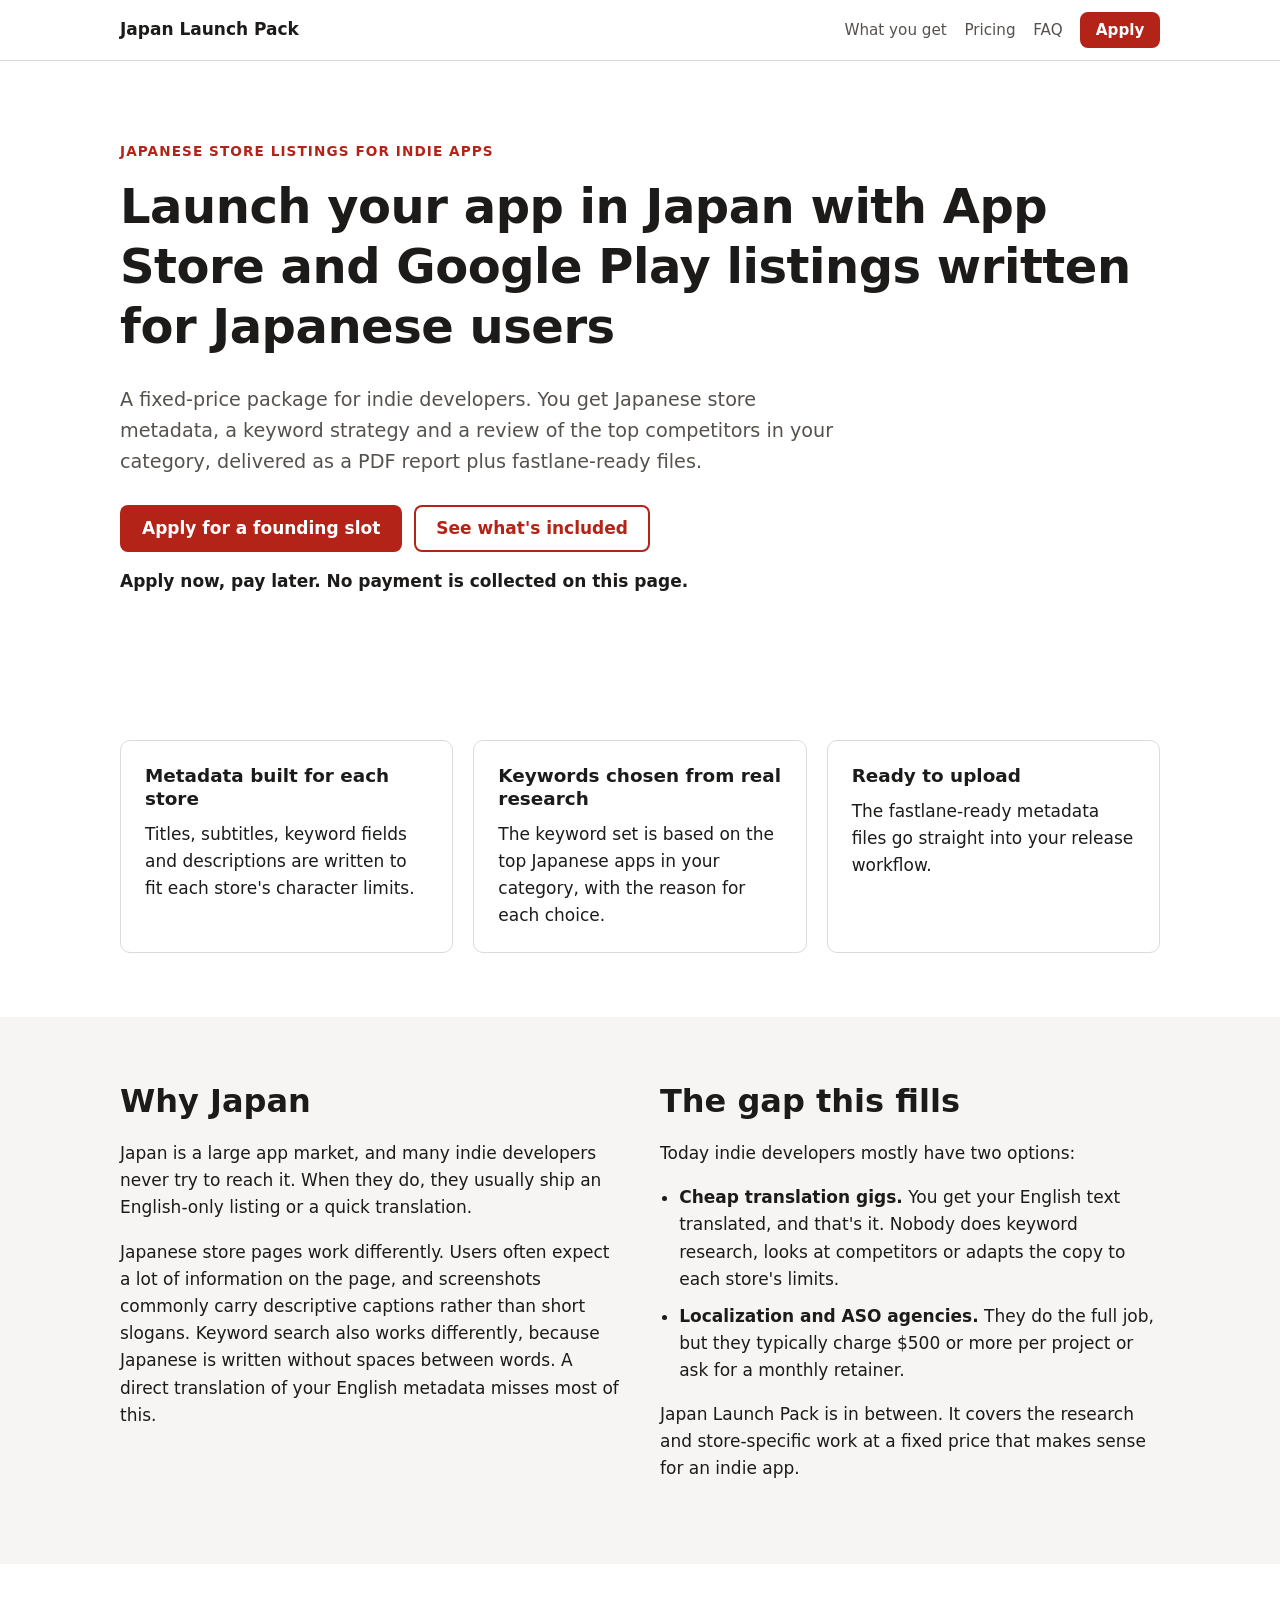
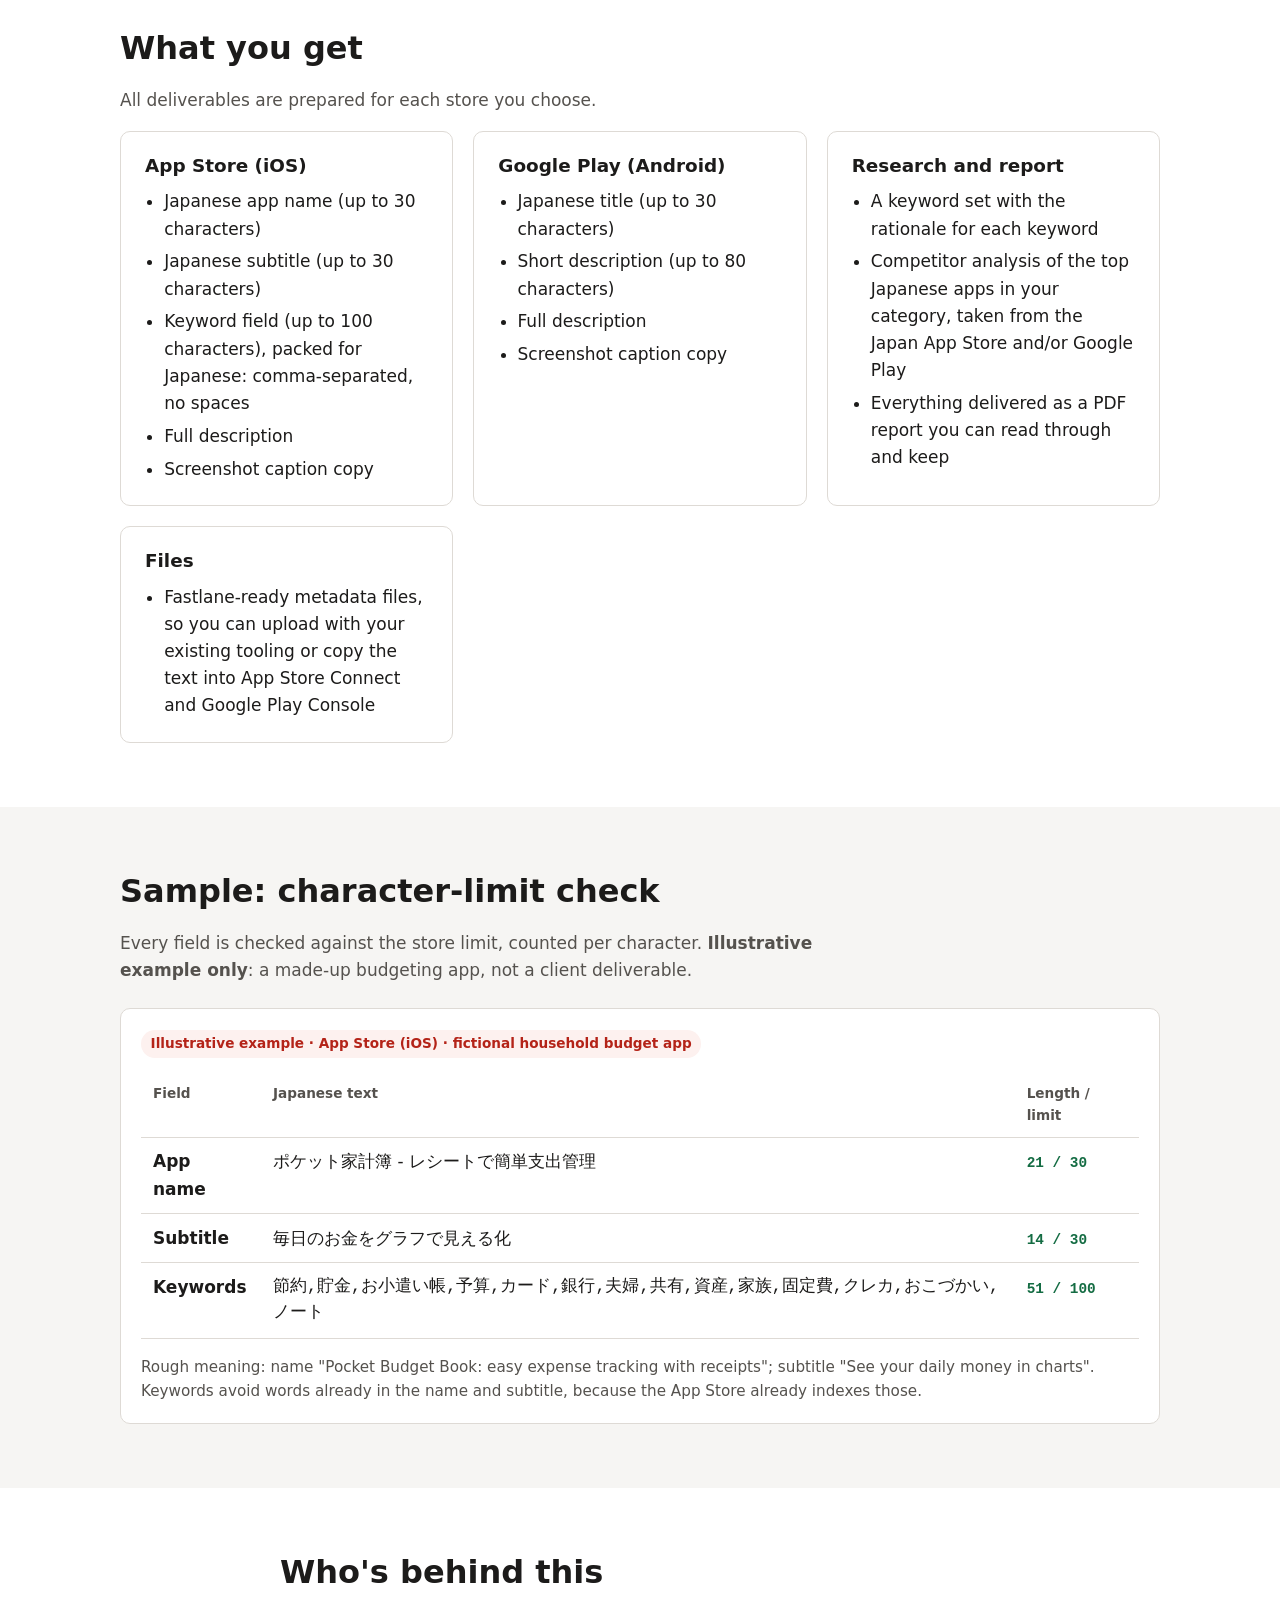
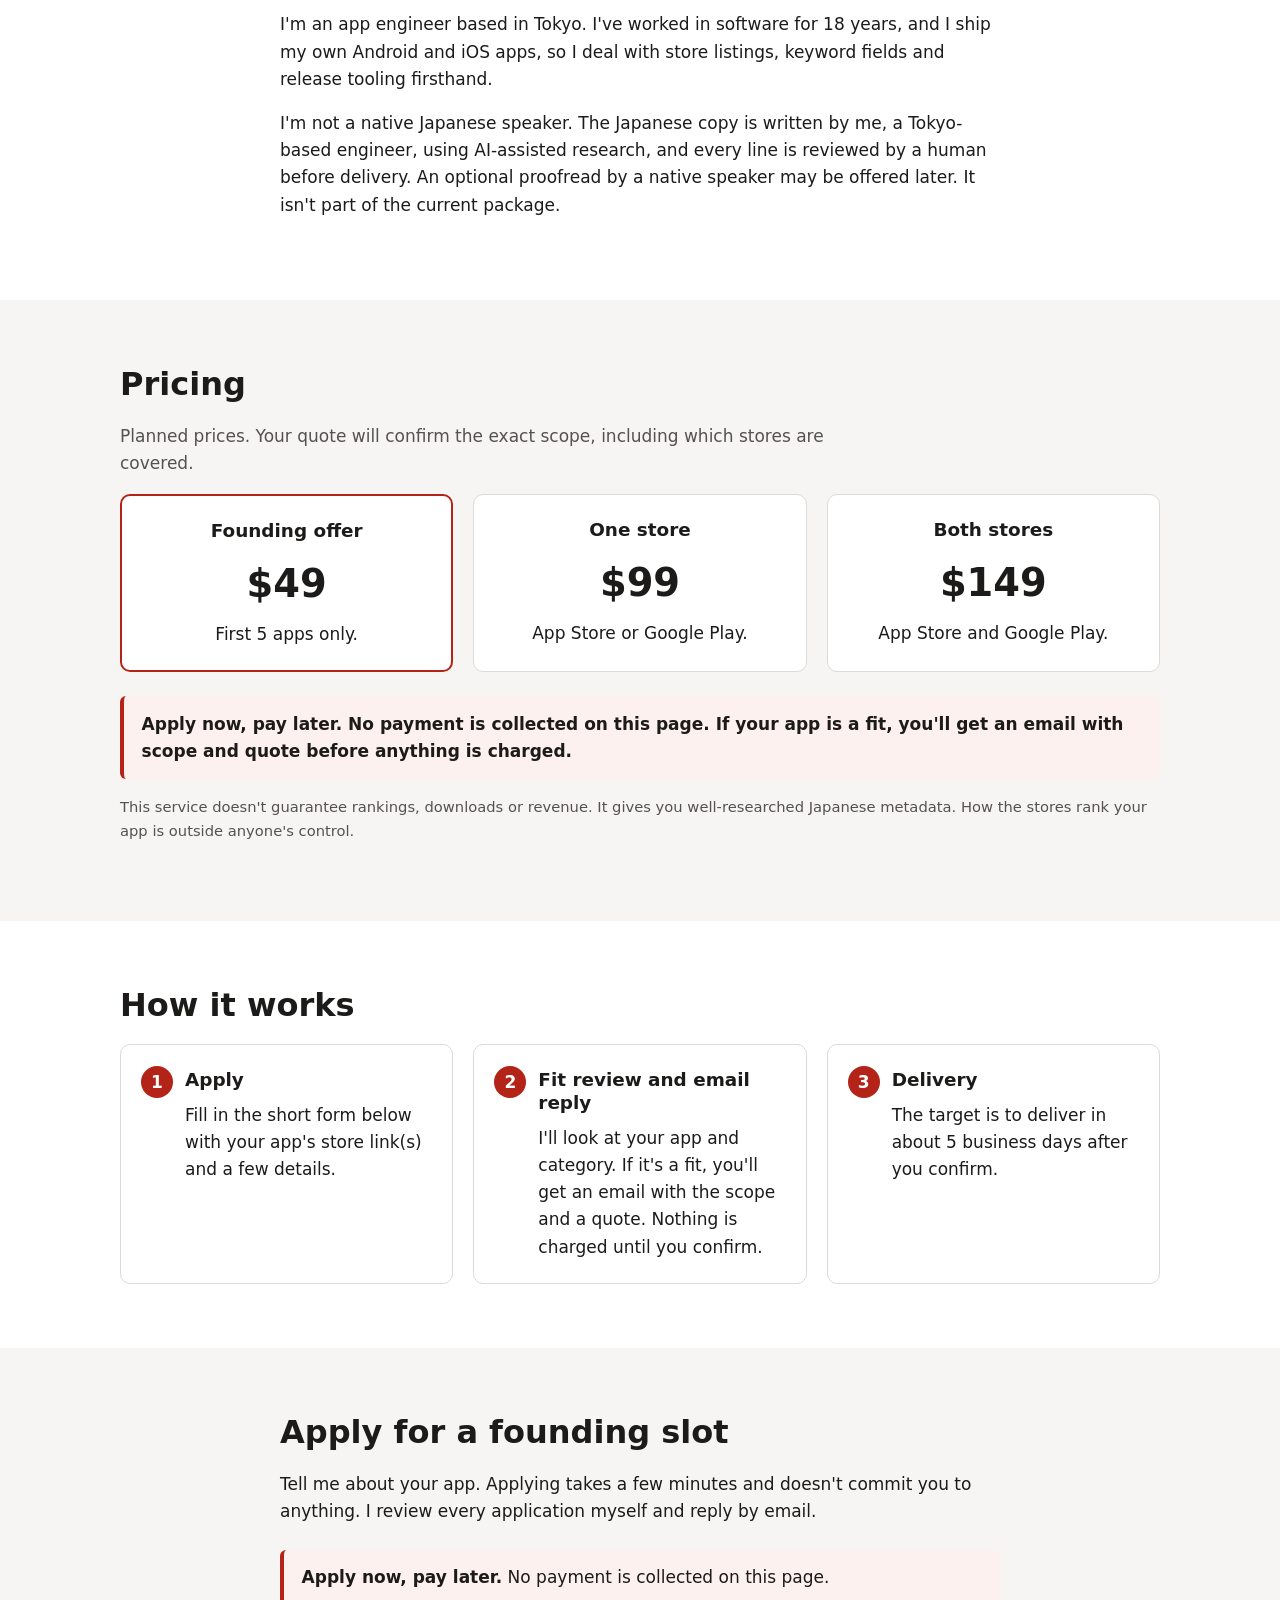
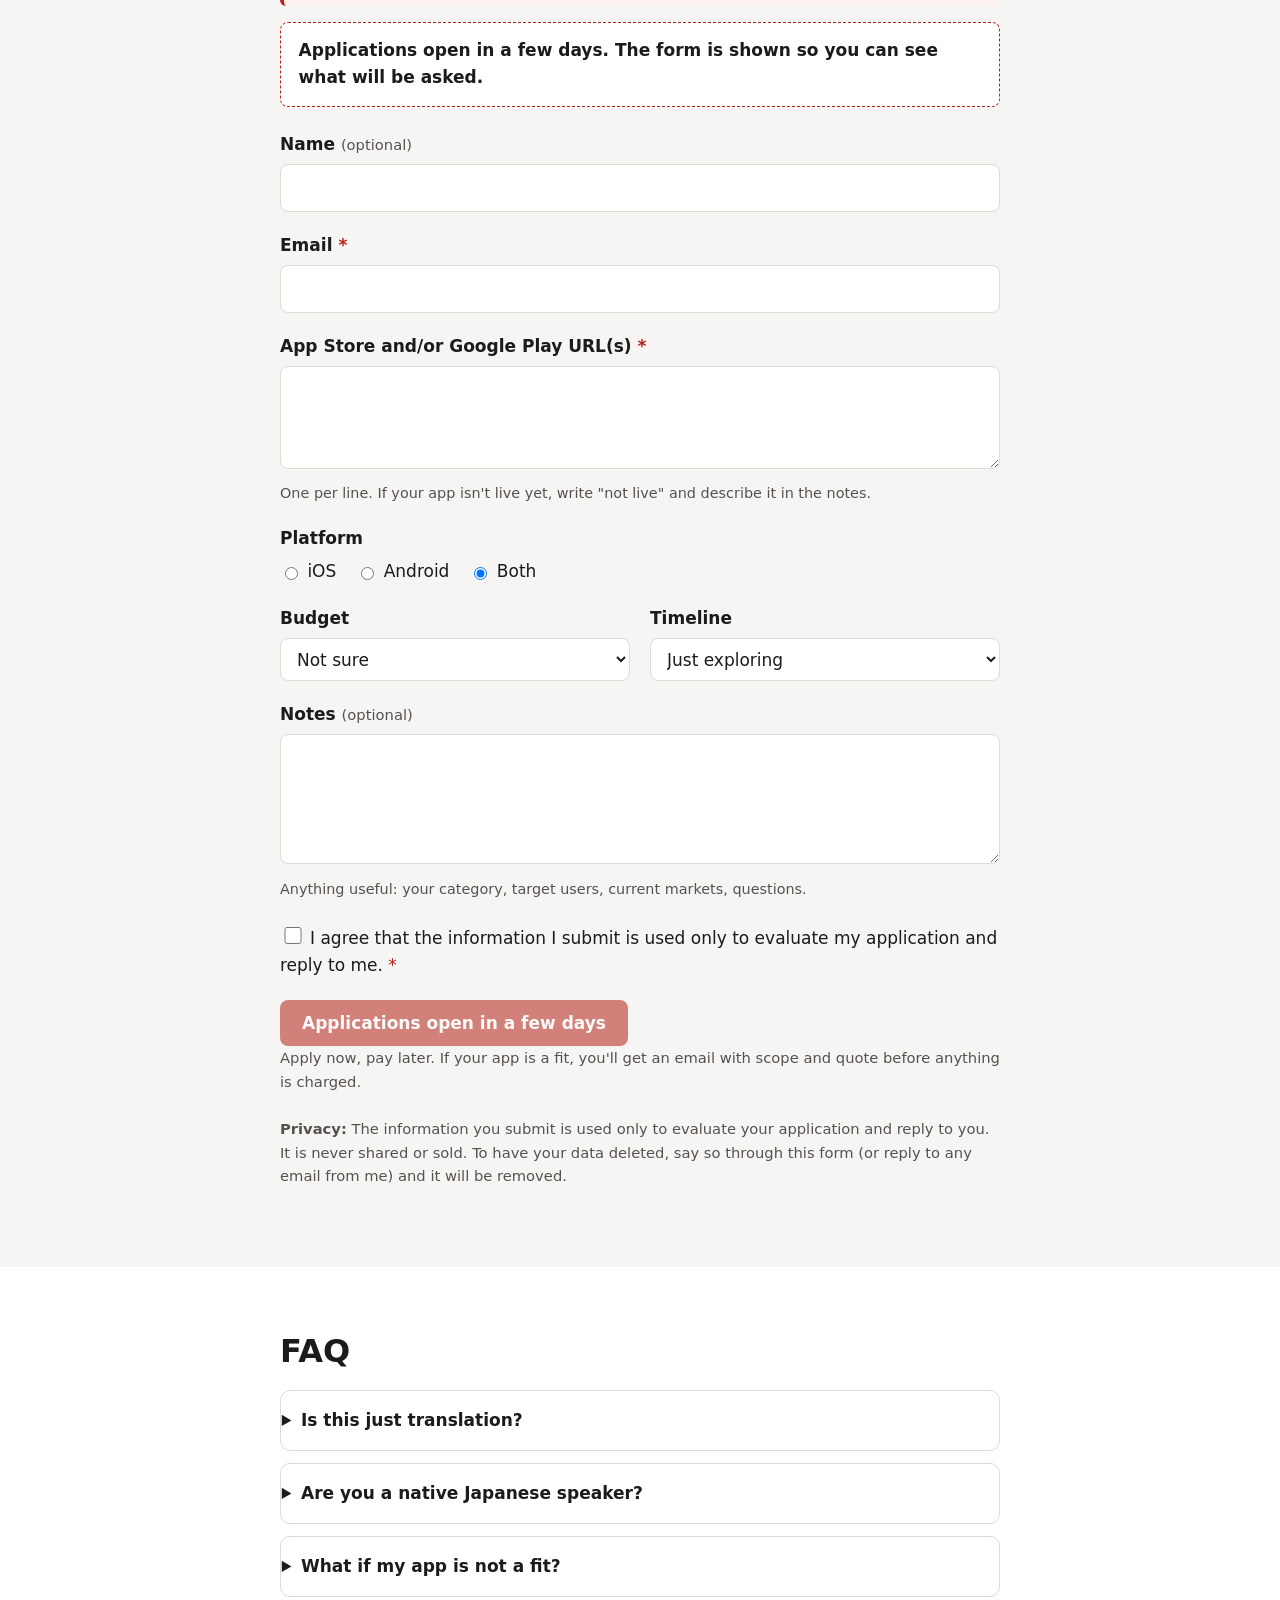
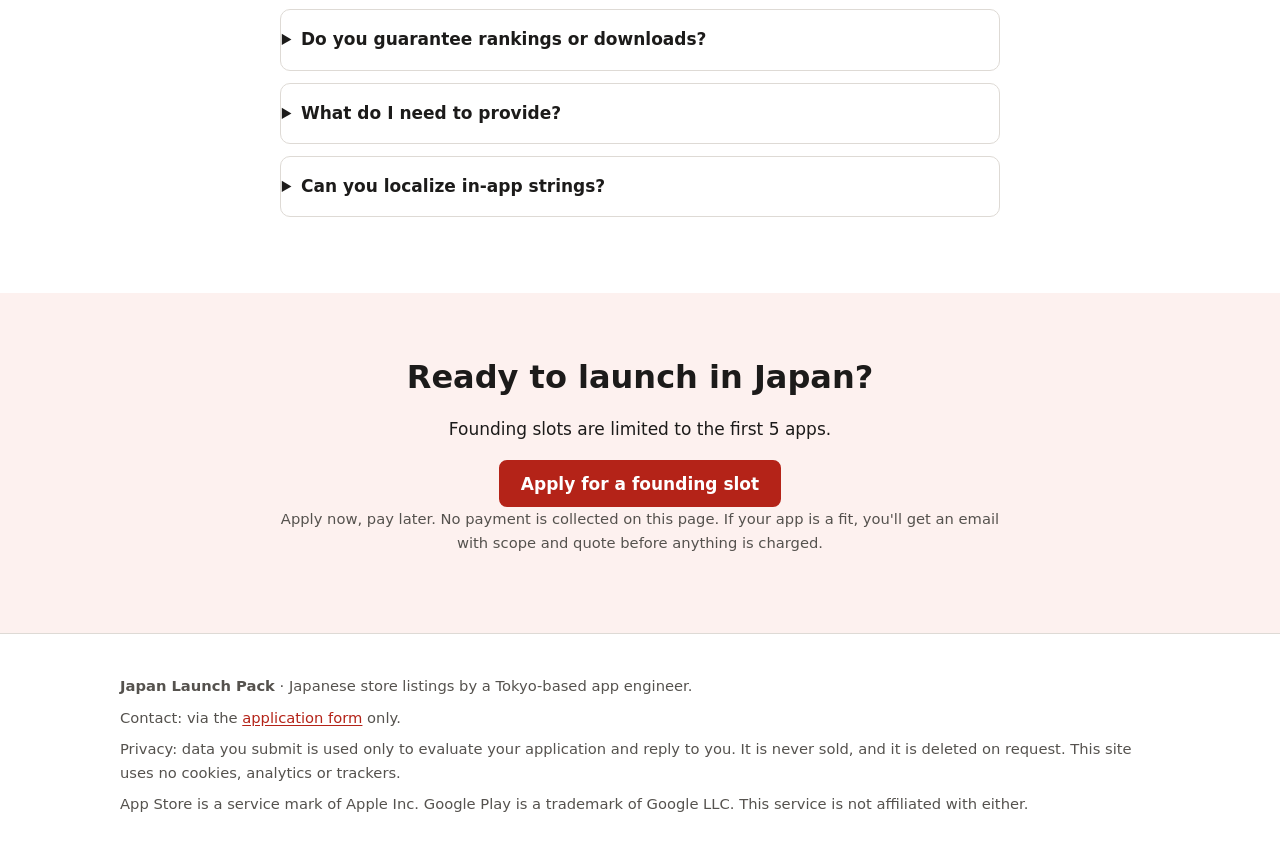
==== index.html @ 2212f2a6 "Japan Launch Pack landing page, application form scaffold, JP competitor script" ====
<!doctype html>
<html lang="en">
<head>
  <meta charset="utf-8">
  <meta name="viewport" content="width=device-width, initial-scale=1">
  <title>Japan Launch Pack: Japanese App Store and Google Play listings for indie apps</title>
  <meta name="description" content="A fixed-price package for indie developers: Japanese store metadata, keyword strategy and competitor review, delivered as a PDF report plus fastlane-ready files.">
  <meta name="theme-color" content="#b42318">
  <meta property="og:type" content="website">
  <meta property="og:title" content="Japan Launch Pack">
  <meta property="og:description" content="Fixed-price Japanese App Store and Google Play listings for indie app developers. Apply now, pay later.">
  <meta property="og:locale" content="en_US">
  <meta name="twitter:card" content="summary">
  <meta name="twitter:title" content="Japan Launch Pack">
  <meta name="twitter:description" content="Fixed-price Japanese App Store and Google Play listings for indie app developers. Apply now, pay later.">
  <link rel="stylesheet" href="assets/style.css">
  <script src="assets/config.js" defer></script>
  <script src="assets/app.js" defer></script>
</head>
<body>
  <a class="skip-link" href="#main">Skip to content</a>

  <header class="site-header">
    <div class="container header-inner">
      <a class="brand" href="#top">Japan Launch Pack</a>
      <nav aria-label="Primary">
        <ul class="nav-list">
          <li><a href="#deliverables">What you get</a></li>
          <li><a href="#pricing">Pricing</a></li>
          <li><a href="#faq">FAQ</a></li>
          <li><a class="btn btn-small" href="#apply">Apply</a></li>
        </ul>
      </nav>
    </div>
  </header>

  <main id="main">
    <!-- Hero -->
    <section class="hero" id="top" aria-labelledby="hero-title">
      <div class="container">
        <p class="eyebrow">Japanese store listings for indie apps</p>
        <h1 id="hero-title">Launch your app in Japan with App Store and Google Play listings written for Japanese users</h1>
        <p class="lead">A fixed-price package for indie developers. You get Japanese store metadata, a keyword strategy and a review of the top competitors in your category, delivered as a PDF report plus fastlane-ready files.</p>
        <div class="cta-row">
          <a class="btn" href="#apply">Apply for a founding slot</a>
          <a class="btn btn-ghost" href="#deliverables">See what's included</a>
        </div>
        <p class="pay-later">Apply now, pay later. No payment is collected on this page.</p>
      </div>
    </section>

    <!-- Benefits -->
    <section class="section" aria-labelledby="benefits-title">
      <div class="container">
        <h2 id="benefits-title" class="visually-hidden">Benefits</h2>
        <ul class="cards cards-3">
          <li class="card">
            <h3>Metadata built for each store</h3>
            <p>Titles, subtitles, keyword fields and descriptions are written to fit each store's character limits.</p>
          </li>
          <li class="card">
            <h3>Keywords chosen from real research</h3>
            <p>The keyword set is based on the top Japanese apps in your category, with the reason for each choice.</p>
          </li>
          <li class="card">
            <h3>Ready to upload</h3>
            <p>The fastlane-ready metadata files go straight into your release workflow.</p>
          </li>
        </ul>
      </div>
    </section>

    <!-- Why Japan + gap -->
    <section class="section section-alt" aria-labelledby="why-title">
      <div class="container two-col">
        <div>
          <h2 id="why-title">Why Japan</h2>
          <p>Japan is a large app market, and many indie developers never try to reach it. When they do, they usually ship an English-only listing or a quick translation.</p>
          <p>Japanese store pages work differently. Users often expect a lot of information on the page, and screenshots commonly carry descriptive captions rather than short slogans. Keyword search also works differently, because Japanese is written without spaces between words. A direct translation of your English metadata misses most of this.</p>
        </div>
        <div>
          <h2 id="gap-title">The gap this fills</h2>
          <p>Today indie developers mostly have two options:</p>
          <ul class="plain-list">
            <li><strong>Cheap translation gigs.</strong> You get your English text translated, and that's it. Nobody does keyword research, looks at competitors or adapts the copy to each store's limits.</li>
            <li><strong>Localization and ASO agencies.</strong> They do the full job, but they typically charge $500 or more per project or ask for a monthly retainer.</li>
          </ul>
          <p>Japan Launch Pack is in between. It covers the research and store-specific work at a fixed price that makes sense for an indie app.</p>
        </div>
      </div>
    </section>

    <!-- Deliverables -->
    <section class="section" id="deliverables" aria-labelledby="deliverables-title">
      <div class="container">
        <h2 id="deliverables-title">What you get</h2>
        <p class="section-lead">All deliverables are prepared for each store you choose.</p>
        <div class="cards cards-2">
          <div class="card">
            <h3>App Store (iOS)</h3>
            <ul>
              <li>Japanese app name (up to 30 characters)</li>
              <li>Japanese subtitle (up to 30 characters)</li>
              <li>Keyword field (up to 100 characters), packed for Japanese: comma-separated, no spaces</li>
              <li>Full description</li>
              <li>Screenshot caption copy</li>
            </ul>
          </div>
          <div class="card">
            <h3>Google Play (Android)</h3>
            <ul>
              <li>Japanese title (up to 30 characters)</li>
              <li>Short description (up to 80 characters)</li>
              <li>Full description</li>
              <li>Screenshot caption copy</li>
            </ul>
          </div>
          <div class="card">
            <h3>Research and report</h3>
            <ul>
              <li>A keyword set with the rationale for each keyword</li>
              <li>Competitor analysis of the top Japanese apps in your category, taken from the Japan App Store and/or Google Play</li>
              <li>Everything delivered as a PDF report you can read through and keep</li>
            </ul>
          </div>
          <div class="card">
            <h3>Files</h3>
            <ul>
              <li>Fastlane-ready metadata files, so you can upload with your existing tooling or copy the text into App Store Connect and Google Play Console</li>
            </ul>
          </div>
        </div>
      </div>
    </section>

    <!-- Sample -->
    <section class="section section-alt" id="sample" aria-labelledby="sample-title">
      <div class="container">
        <h2 id="sample-title">Sample: character-limit check</h2>
        <p class="section-lead">Every field is checked against the store limit, counted per character. <strong>Illustrative example only</strong>: a made-up budgeting app, not a client deliverable.</p>
        <figure class="sample">
          <figcaption class="sample-label">Illustrative example &middot; App Store (iOS) &middot; fictional household budget app</figcaption>
          <table class="sample-table">
            <thead>
              <tr><th scope="col">Field</th><th scope="col">Japanese text</th><th scope="col">Length / limit</th></tr>
            </thead>
            <tbody>
              <tr>
                <th scope="row">App name</th>
                <td lang="ja" data-count-text>ポケット家計簿 - レシートで簡単支出管理</td>
                <td><span class="count" data-limit="30">21 / 30</span></td>
              </tr>
              <tr>
                <th scope="row">Subtitle</th>
                <td lang="ja" data-count-text>毎日のお金をグラフで見える化</td>
                <td><span class="count" data-limit="30">14 / 30</span></td>
              </tr>
              <tr>
                <th scope="row">Keywords</th>
                <td lang="ja" class="kw" data-count-text>節約,貯金,お小遣い帳,予算,カード,銀行,夫婦,共有,資産,家族,固定費,クレカ,おこづかい,ノート</td>
                <td><span class="count" data-limit="100">51 / 100</span></td>
              </tr>
            </tbody>
          </table>
          <p class="sample-note">Rough meaning: name "Pocket Budget Book: easy expense tracking with receipts"; subtitle "See your daily money in charts". Keywords avoid words already in the name and subtitle, because the App Store already indexes those.</p>
        </figure>
      </div>
    </section>

    <!-- About -->
    <section class="section" id="about" aria-labelledby="about-title">
      <div class="container narrow">
        <h2 id="about-title">Who's behind this</h2>
        <p>I'm an app engineer based in Tokyo. I've worked in software for 18 years, and I ship my own Android and iOS apps, so I deal with store listings, keyword fields and release tooling firsthand.</p>
        <p>I'm not a native Japanese speaker. The Japanese copy is written by me, a Tokyo-based engineer, using AI-assisted research, and every line is reviewed by a human before delivery. An optional proofread by a native speaker may be offered later. It isn't part of the current package.</p>
      </div>
    </section>

    <!-- Pricing -->
    <section class="section section-alt" id="pricing" aria-labelledby="pricing-title">
      <div class="container">
        <h2 id="pricing-title">Pricing</h2>
        <p class="section-lead">Planned prices. Your quote will confirm the exact scope, including which stores are covered.</p>
        <ul class="cards cards-3 pricing">
          <li class="card price-card price-featured">
            <h3>Founding offer</h3>
            <p class="price">$49</p>
            <p>First 5 apps only.</p>
          </li>
          <li class="card price-card">
            <h3>One store</h3>
            <p class="price">$99</p>
            <p>App Store or Google Play.</p>
          </li>
          <li class="card price-card">
            <h3>Both stores</h3>
            <p class="price">$149</p>
            <p>App Store and Google Play.</p>
          </li>
        </ul>
        <div class="notice" role="note">
          <p><strong>Apply now, pay later. No payment is collected on this page. If your app is a fit, you'll get an email with scope and quote before anything is charged.</strong></p>
        </div>
        <p class="small">This service doesn't guarantee rankings, downloads or revenue. It gives you well-researched Japanese metadata. How the stores rank your app is outside anyone's control.</p>
      </div>
    </section>

    <!-- Process -->
    <section class="section" id="process" aria-labelledby="process-title">
      <div class="container">
        <h2 id="process-title">How it works</h2>
        <ol class="steps">
          <li>
            <h3>Apply</h3>
            <p>Fill in the short form below with your app's store link(s) and a few details.</p>
          </li>
          <li>
            <h3>Fit review and email reply</h3>
            <p>I'll look at your app and category. If it's a fit, you'll get an email with the scope and a quote. Nothing is charged until you confirm.</p>
          </li>
          <li>
            <h3>Delivery</h3>
            <p>The target is to deliver in about 5 business days after you confirm.</p>
          </li>
        </ol>
      </div>
    </section>

    <!-- Apply -->
    <section class="section section-alt" id="apply" aria-labelledby="apply-title">
      <div class="container narrow">
        <h2 id="apply-title">Apply for a founding slot</h2>
        <p>Tell me about your app. Applying takes a few minutes and doesn't commit you to anything. I review every application myself and reply by email.</p>
        <p class="notice"><strong>Apply now, pay later.</strong> No payment is collected on this page.</p>

        <p id="form-closed" class="form-closed" hidden>Applications open in a few days. The form is shown so you can see what will be asked.</p>

        <form id="apply-form" class="apply-form" novalidate>
          <div class="field">
            <label for="f-name">Name <span class="optional">(optional)</span></label>
            <input id="f-name" name="name" type="text" autocomplete="name" maxlength="200">
          </div>

          <div class="field">
            <label for="f-email">Email <span class="req" aria-hidden="true">*</span></label>
            <input id="f-email" name="email" type="email" autocomplete="email" required maxlength="254" aria-describedby="f-email-err">
            <p class="error" id="f-email-err" aria-live="polite"></p>
          </div>

          <div class="field">
            <label for="f-urls">App Store and/or Google Play URL(s) <span class="req" aria-hidden="true">*</span></label>
            <textarea id="f-urls" name="urls" rows="3" required maxlength="2000" aria-describedby="f-urls-hint f-urls-err"></textarea>
            <p class="hint" id="f-urls-hint">One per line. If your app isn't live yet, write "not live" and describe it in the notes.</p>
            <p class="error" id="f-urls-err" aria-live="polite"></p>
          </div>

          <fieldset class="field">
            <legend>Platform</legend>
            <div class="radio-row">
              <label><input type="radio" name="platform" value="iOS"> iOS</label>
              <label><input type="radio" name="platform" value="Android"> Android</label>
              <label><input type="radio" name="platform" value="Both" checked> Both</label>
            </div>
          </fieldset>

          <div class="field-row">
            <div class="field">
              <label for="f-budget">Budget</label>
              <select id="f-budget" name="budget">
                <option value="$49 founding">$49 founding</option>
                <option value="$99">$99 (one store)</option>
                <option value="$149">$149 (both stores)</option>
                <option value="Not sure" selected>Not sure</option>
              </select>
            </div>
            <div class="field">
              <label for="f-timeline">Timeline</label>
              <select id="f-timeline" name="timeline">
                <option value="ASAP">ASAP</option>
                <option value="Within 1 month">Within 1 month</option>
                <option value="1–3 months">1–3 months</option>
                <option value="Just exploring" selected>Just exploring</option>
              </select>
            </div>
          </div>

          <div class="field">
            <label for="f-notes">Notes <span class="optional">(optional)</span></label>
            <textarea id="f-notes" name="notes" rows="4" maxlength="4000" aria-describedby="f-notes-hint"></textarea>
            <p class="hint" id="f-notes-hint">Anything useful: your category, target users, current markets, questions.</p>
          </div>

          <!-- Honeypot: humans never see or fill this. -->
          <div class="hp" aria-hidden="true">
            <label for="f-website">Website</label>
            <input id="f-website" name="website" type="text" tabindex="-1" autocomplete="off">
          </div>

          <div class="field">
            <label class="check">
              <input id="f-consent" name="consent" type="checkbox" required aria-describedby="f-consent-err">
              <span>I agree that the information I submit is used only to evaluate my application and reply to me. <span class="req" aria-hidden="true">*</span></span>
            </label>
            <p class="error" id="f-consent-err" aria-live="polite"></p>
          </div>

          <button type="submit" class="btn" id="f-submit">Apply for a founding slot</button>
          <p class="small">Apply now, pay later. If your app is a fit, you'll get an email with scope and quote before anything is charged.</p>
          <p id="form-status" class="form-status" role="status" aria-live="polite"></p>
        </form>

        <div id="form-success" class="form-success" tabindex="-1" hidden>
          <h3>Thanks, your application was sent.</h3>
          <p>I'll review it and reply by email. Nothing is charged unless you confirm a quote.</p>
        </div>

        <p class="small privacy"><strong>Privacy:</strong> The information you submit is used only to evaluate your application and reply to you. It is never shared or sold. To have your data deleted, say so through this form (or reply to any email from me) and it will be removed.</p>
      </div>
    </section>

    <!-- FAQ -->
    <section class="section" id="faq" aria-labelledby="faq-title">
      <div class="container narrow">
        <h2 id="faq-title">FAQ</h2>
        <details>
          <summary>Is this just translation?</summary>
          <p>No. Translation is one part of the job. The package also includes keyword research for Japanese search, analysis of the top Japanese competitors in your category, copy written to fit each store's character limits, and screenshot captions written for how Japanese store pages are read. The PDF report explains the reasoning behind the choices.</p>
        </details>
        <details>
          <summary>Are you a native Japanese speaker?</summary>
          <p>No. I'm an app engineer who lives and works in Tokyo. The Japanese copy is written by me with AI-assisted research, and a human reviews all of it before delivery. An optional native proofread may be offered later, but it isn't included now and isn't promised. If your app needs native-level copy from day one, say so in your application and I'll give you an honest answer about whether this package is the right fit.</p>
        </details>
        <details>
          <summary>What if my app is not a fit?</summary>
          <p>I'll reply by email and tell you so, with a short explanation where I can. You won't be charged anything, because no payment is collected when you apply.</p>
        </details>
        <details>
          <summary>Do you guarantee rankings or downloads?</summary>
          <p>No. Nobody can honestly guarantee App Store or Google Play rankings. What you get is Japanese metadata and keywords based on research into your category, built to give your listing a better starting point in Japan.</p>
        </details>
        <details>
          <summary>What do I need to provide?</summary>
          <p>Your app's store URL(s) and a short description of what the app does and who it's for. If your app isn't live yet, describe it in the notes and I'll tell you what else I need. Once the scope is confirmed, I may ask a few follow-up questions by email.</p>
        </details>
        <details>
          <summary>Can you localize in-app strings?</summary>
          <p>Not as part of this package for now. If you're interested, mention it in your application notes and I'll let you know if and when it becomes available.</p>
        </details>
      </div>
    </section>

    <!-- Final CTA -->
    <section class="section section-cta" aria-labelledby="cta-title">
      <div class="container narrow center">
        <h2 id="cta-title">Ready to launch in Japan?</h2>
        <p>Founding slots are limited to the first 5 apps.</p>
        <a class="btn" href="#apply">Apply for a founding slot</a>
        <p class="small">Apply now, pay later. No payment is collected on this page. If your app is a fit, you'll get an email with scope and quote before anything is charged.</p>
      </div>
    </section>
  </main>

  <footer class="site-footer">
    <div class="container">
      <p><strong>Japan Launch Pack</strong> &middot; Japanese store listings by a Tokyo-based app engineer.</p>
      <p>Contact: via the <a href="#apply">application form</a> only.</p>
      <p>Privacy: data you submit is used only to evaluate your application and reply to you. It is never sold, and it is deleted on request. This site uses no cookies, analytics or trackers.</p>
      <p>App Store is a service mark of Apple Inc. Google Play is a trademark of Google LLC. This service is not affiliated with either.</p>
    </div>
  </footer>
</body>
</html>
---- assets/style.css ----
/* Japan Launch Pack - single-page styles. System fonts, no external assets. */

:root {
  --bg: #ffffff;
  --bg-alt: #f6f5f3;
  --text: #1c1b1a;
  --muted: #55524e;
  --border: #dedad5;
  --accent: #b42318;
  --accent-dark: #8f1c13;
  --accent-soft: #fdf1ef;
  --ok: #146c43;
  --error: #b42318;
  --radius: 10px;
  --max: 1080px;
  --font: system-ui, -apple-system, "Segoe UI", Roboto, "Helvetica Neue", Arial,
    "Hiragino Sans", "Hiragino Kaku Gothic ProN", "Noto Sans JP", Meiryo, sans-serif;
  --mono: ui-monospace, SFMono-Regular, Menlo, Consolas, "Liberation Mono", monospace;
}

@media (prefers-color-scheme: dark) {
  :root {
    --bg: #161514;
    --bg-alt: #1f1e1c;
    --text: #f0eeeb;
    --muted: #b7b2ab;
    --border: #3a3734;
    --accent: #f0786a;
    --accent-dark: #ff9a8e;
    --accent-soft: #2c1d1b;
    --ok: #5cc98f;
    --error: #ff8a7d;
  }
}

*,
*::before,
*::after { box-sizing: border-box; }

html { scroll-behavior: smooth; -webkit-text-size-adjust: 100%; }
@media (prefers-reduced-motion: reduce) { html { scroll-behavior: auto; } }

body {
  margin: 0;
  font-family: var(--font);
  font-size: 1.0625rem;
  line-height: 1.6;
  color: var(--text);
  background: var(--bg);
}

img { max-width: 100%; height: auto; }

a { color: var(--accent); text-underline-offset: 2px; }
a:hover { color: var(--accent-dark); }

:focus-visible { outline: 3px solid var(--accent); outline-offset: 2px; border-radius: 4px; }

h1, h2, h3 { line-height: 1.25; margin: 0 0 0.6em; }
h1 { font-size: clamp(1.9rem, 4.5vw, 3rem); letter-spacing: -0.01em; }
h2 { font-size: clamp(1.5rem, 3vw, 2rem); }
h3 { font-size: 1.15rem; }
p { margin: 0 0 1em; }

.container { max-width: var(--max); margin: 0 auto; padding: 0 1.25rem; }
.narrow { max-width: 760px; }
.center { text-align: center; }

.visually-hidden {
  position: absolute !important;
  width: 1px; height: 1px;
  padding: 0; margin: -1px;
  overflow: hidden; clip: rect(0 0 0 0);
  white-space: nowrap; border: 0;
}

.skip-link {
  position: absolute; left: 1rem; top: -3rem;
  background: var(--text); color: var(--bg);
  padding: 0.5rem 0.9rem; border-radius: 6px; z-index: 100;
}
.skip-link:focus { top: 1rem; color: var(--bg); }

/* Header */
.site-header {
  position: sticky; top: 0; z-index: 50;
  background: color-mix(in srgb, var(--bg) 92%, transparent);
  backdrop-filter: saturate(150%) blur(8px);
  border-bottom: 1px solid var(--border);
}
.header-inner {
  display: flex; align-items: center; justify-content: space-between;
  gap: 1rem; min-height: 60px; flex-wrap: wrap;
}
.brand { font-weight: 700; color: var(--text); text-decoration: none; }
.brand:hover { color: var(--text); }
.nav-list {
  list-style: none; margin: 0; padding: 0;
  display: flex; align-items: center; gap: 1.1rem; flex-wrap: wrap;
}
.nav-list a:not(.btn) { color: var(--muted); text-decoration: none; font-size: 0.95rem; }
.nav-list a:not(.btn):hover { color: var(--text); }

/* Buttons */
.btn {
  display: inline-block;
  background: var(--accent); color: #fff;
  border: 2px solid var(--accent);
  padding: 0.7rem 1.25rem; border-radius: 8px;
  font: inherit; font-weight: 600; line-height: 1.2;
  text-decoration: none; cursor: pointer;
}
.btn:hover { background: var(--accent-dark); border-color: var(--accent-dark); color: #fff; }
.btn:disabled, .btn[aria-disabled="true"] { opacity: 0.55; cursor: not-allowed; }
.btn-small { padding: 0.4rem 0.85rem; font-size: 0.95rem; }
.btn-ghost { background: transparent; color: var(--accent); }
.btn-ghost:hover { background: var(--accent-soft); color: var(--accent-dark); }

@media (prefers-color-scheme: dark) {
  .btn, .btn:hover { color: #1a0d0b; }
  .btn-ghost, .btn-ghost:hover { color: var(--accent); }
}

/* Sections */
.section { padding: 4rem 0; }
.section-alt { background: var(--bg-alt); }
.section-lead { color: var(--muted); max-width: 720px; }
.section-cta { background: var(--accent-soft); }

.hero { padding: 5rem 0 4rem; }
.eyebrow {
  text-transform: uppercase; letter-spacing: 0.08em;
  font-size: 0.85rem; font-weight: 600; color: var(--accent);
}
.lead { font-size: 1.2rem; color: var(--muted); max-width: 720px; }
.cta-row { display: flex; gap: 0.75rem; flex-wrap: wrap; margin: 1.75rem 0 1rem; }
.pay-later { font-weight: 600; }

/* Cards */
.cards { list-style: none; margin: 0; padding: 0; display: grid; gap: 1.25rem; }
.cards-2 { grid-template-columns: repeat(auto-fit, minmax(280px, 1fr)); }
.cards-3 { grid-template-columns: repeat(auto-fit, minmax(240px, 1fr)); }
.card {
  background: var(--bg); border: 1px solid var(--border);
  border-radius: var(--radius); padding: 1.4rem 1.5rem;
}
.section-alt .card { background: var(--bg); }
.card ul { margin: 0; padding-left: 1.2rem; }
.card li + li { margin-top: 0.35rem; }
.card p:last-child { margin-bottom: 0; }

.two-col { display: grid; gap: 2.5rem; grid-template-columns: repeat(auto-fit, minmax(300px, 1fr)); }
.plain-list { padding-left: 1.2rem; }
.plain-list li + li { margin-top: 0.6rem; }

/* Sample */
.sample {
  margin: 1.5rem 0 0; background: var(--bg);
  border: 1px solid var(--border); border-radius: var(--radius);
  padding: 1.25rem; overflow-x: auto;
}
.sample-label {
  display: inline-block; font-size: 0.85rem; font-weight: 600;
  color: var(--accent); background: var(--accent-soft);
  padding: 0.2rem 0.6rem; border-radius: 999px; margin-bottom: 0.9rem;
}
.sample-table { width: 100%; border-collapse: collapse; min-width: 520px; }
.sample-table th, .sample-table td {
  text-align: left; vertical-align: top;
  padding: 0.65rem 0.75rem; border-bottom: 1px solid var(--border);
}
.sample-table thead th { font-size: 0.85rem; color: var(--muted); font-weight: 600; }
.sample-table td[lang="ja"] { font-size: 1.05rem; }
.sample-table .kw { font-family: var(--mono); font-size: 0.95rem; word-break: break-all; }
.count {
  font-family: var(--mono); font-size: 0.9rem; white-space: nowrap;
  color: var(--ok); font-weight: 600;
}
.count.over { color: var(--error); }
.sample-note { color: var(--muted); font-size: 0.95rem; margin: 1rem 0 0; }

/* Pricing */
.price-card { text-align: center; }
.price { font-size: 2.4rem; font-weight: 700; margin: 0.2rem 0 0.4rem; }
.price-featured { border: 2px solid var(--accent); }
.notice {
  background: var(--accent-soft); border-left: 4px solid var(--accent);
  padding: 0.9rem 1.1rem; border-radius: 6px; margin: 1.5rem 0 1rem;
}
.notice p { margin: 0; }
.small { font-size: 0.92rem; color: var(--muted); }

/* Process */
.steps {
  list-style: none; margin: 0; padding: 0; counter-reset: step;
  display: grid; gap: 1.25rem; grid-template-columns: repeat(auto-fit, minmax(240px, 1fr));
}
.steps li {
  counter-increment: step; position: relative;
  padding: 1.4rem 1.5rem 1.4rem 4rem;
  border: 1px solid var(--border); border-radius: var(--radius);
}
.steps li::before {
  content: counter(step);
  position: absolute; left: 1.25rem; top: 1.3rem;
  width: 2rem; height: 2rem; border-radius: 50%;
  display: grid; place-items: center;
  background: var(--accent); color: var(--bg); font-weight: 700;
}
.steps p:last-child { margin-bottom: 0; }

/* Form */
.apply-form { margin-top: 1.5rem; }
.field { margin: 0 0 1.25rem; border: 0; padding: 0; min-width: 0; }
.field-row { display: grid; gap: 0 1.25rem; grid-template-columns: repeat(auto-fit, minmax(220px, 1fr)); }
.field > label, legend { display: block; font-weight: 600; margin-bottom: 0.35rem; padding: 0; }
input[type="text"], input[type="email"], textarea, select {
  width: 100%; font: inherit; color: var(--text); background: var(--bg);
  border: 1px solid var(--border); border-radius: 8px; padding: 0.6rem 0.75rem;
}
textarea { resize: vertical; }
input:focus, textarea:focus, select:focus { border-color: var(--accent); }
[aria-invalid="true"] { border-color: var(--error) !important; }
.radio-row { display: flex; gap: 1.25rem; flex-wrap: wrap; }
.radio-row label { display: inline-flex; align-items: center; gap: 0.4rem; font-weight: 400; }
.check { display: flex; gap: 0.6rem; align-items: flex-start; font-weight: 400 !important; }
.check input { margin-top: 0.35rem; width: 1.1rem; height: 1.1rem; flex: none; }
.hint { font-size: 0.9rem; color: var(--muted); margin: 0.35rem 0 0; }
.error { font-size: 0.9rem; color: var(--error); margin: 0.35rem 0 0; min-height: 0; }
.error:empty { display: none; }
.req { color: var(--error); }
.optional { font-weight: 400; color: var(--muted); font-size: 0.92rem; }
.hp { position: absolute; left: -10000px; width: 1px; height: 1px; overflow: hidden; }
.form-closed {
  background: var(--bg); border: 1px dashed var(--accent);
  padding: 0.9rem 1.1rem; border-radius: 8px; font-weight: 600;
}
.form-status { margin-top: 0.75rem; font-weight: 600; }
.form-status.is-error { color: var(--error); }
.form-success {
  margin-top: 1.5rem; padding: 1.25rem 1.5rem;
  border: 2px solid var(--ok); border-radius: var(--radius); background: var(--bg);
}
.form-success:focus { outline: none; }
.privacy { margin-top: 1.5rem; }

/* FAQ */
details {
  border: 1px solid var(--border); border-radius: var(--radius);
  padding: 0 1.25rem; margin-bottom: 0.75rem; background: var(--bg);
}
summary {
  cursor: pointer; font-weight: 600; padding: 1rem 0;
  list-style-position: outside;
}
details[open] summary { border-bottom: 1px solid var(--border); margin-bottom: 0.9rem; }
details p { margin-bottom: 1rem; }

/* Footer */
.site-footer {
  border-top: 1px solid var(--border); padding: 2.5rem 0;
  font-size: 0.92rem; color: var(--muted);
}
.site-footer p { margin-bottom: 0.5rem; }

@media (max-width: 640px) {
  .section { padding: 3rem 0; }
  .hero { padding: 3.5rem 0 3rem; }
  .nav-list { gap: 0.8rem; }
  .nav-list li:not(:last-child) { display: none; }
}
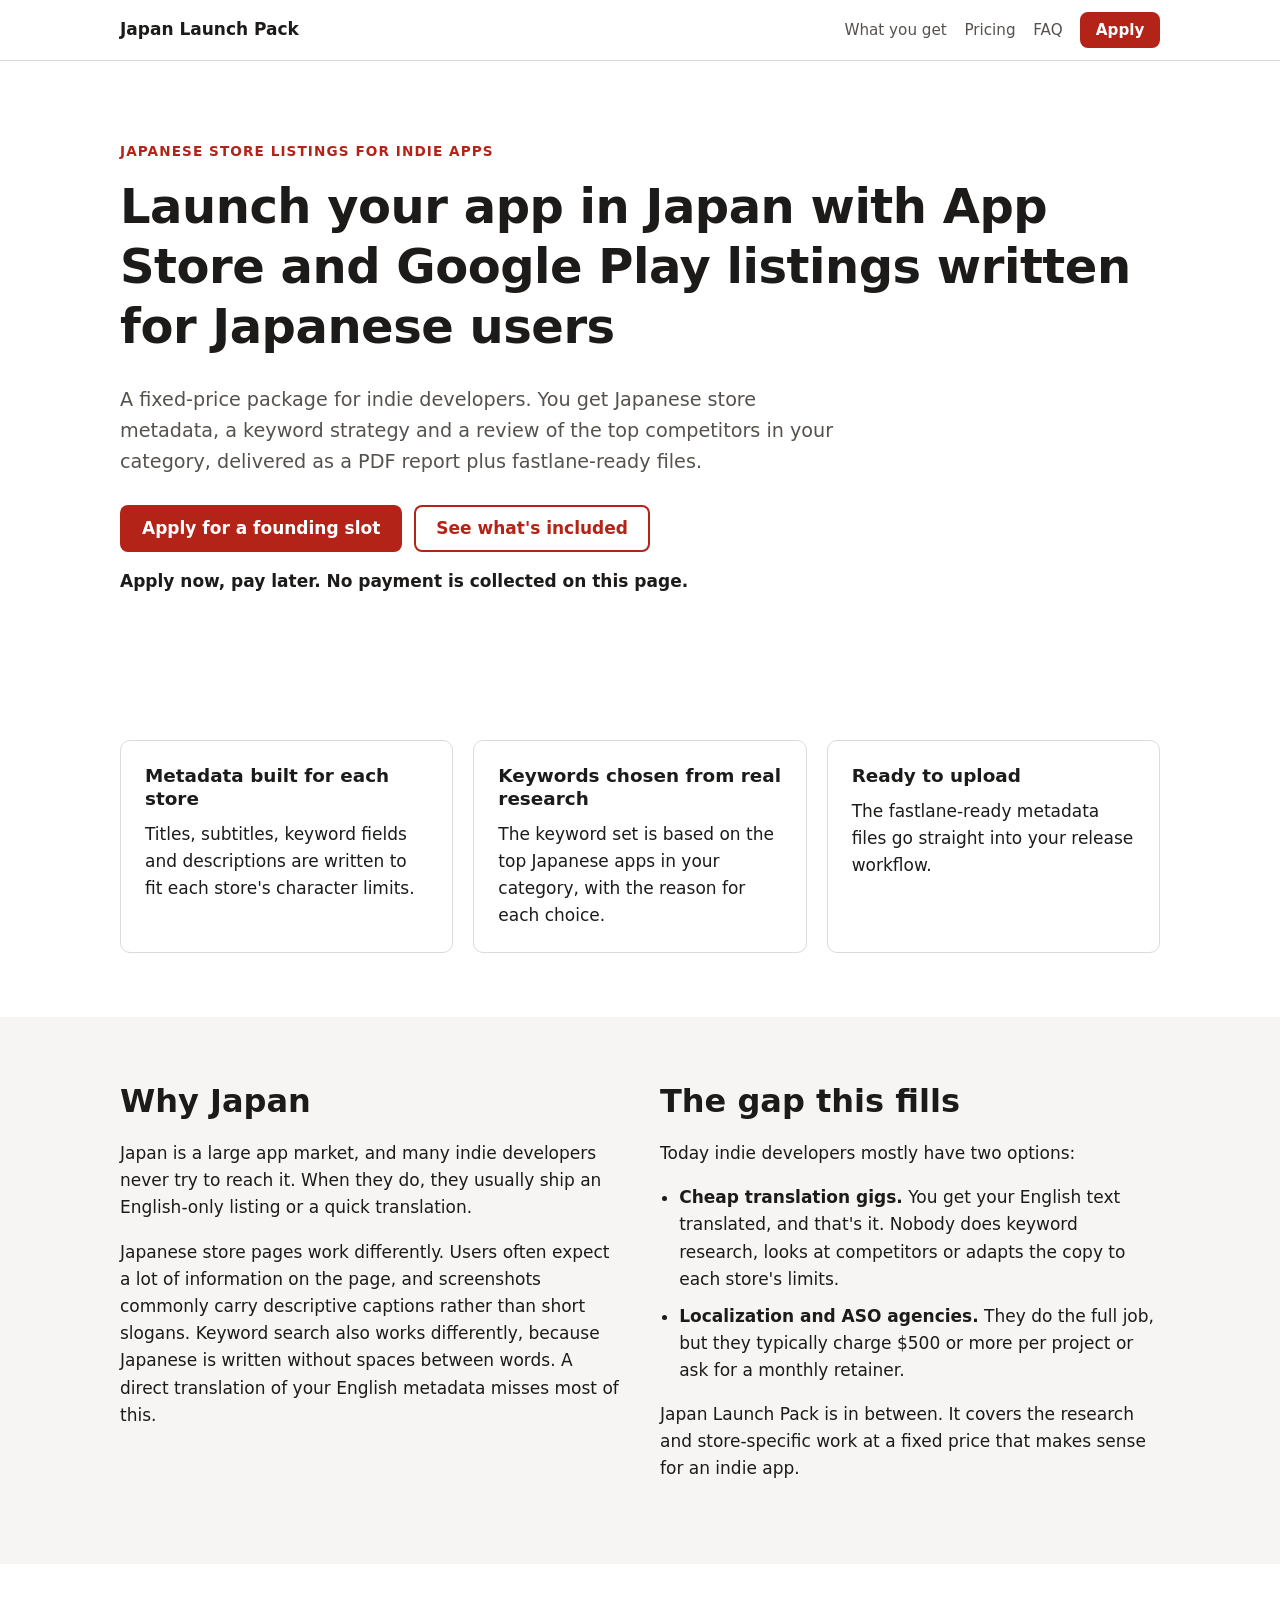
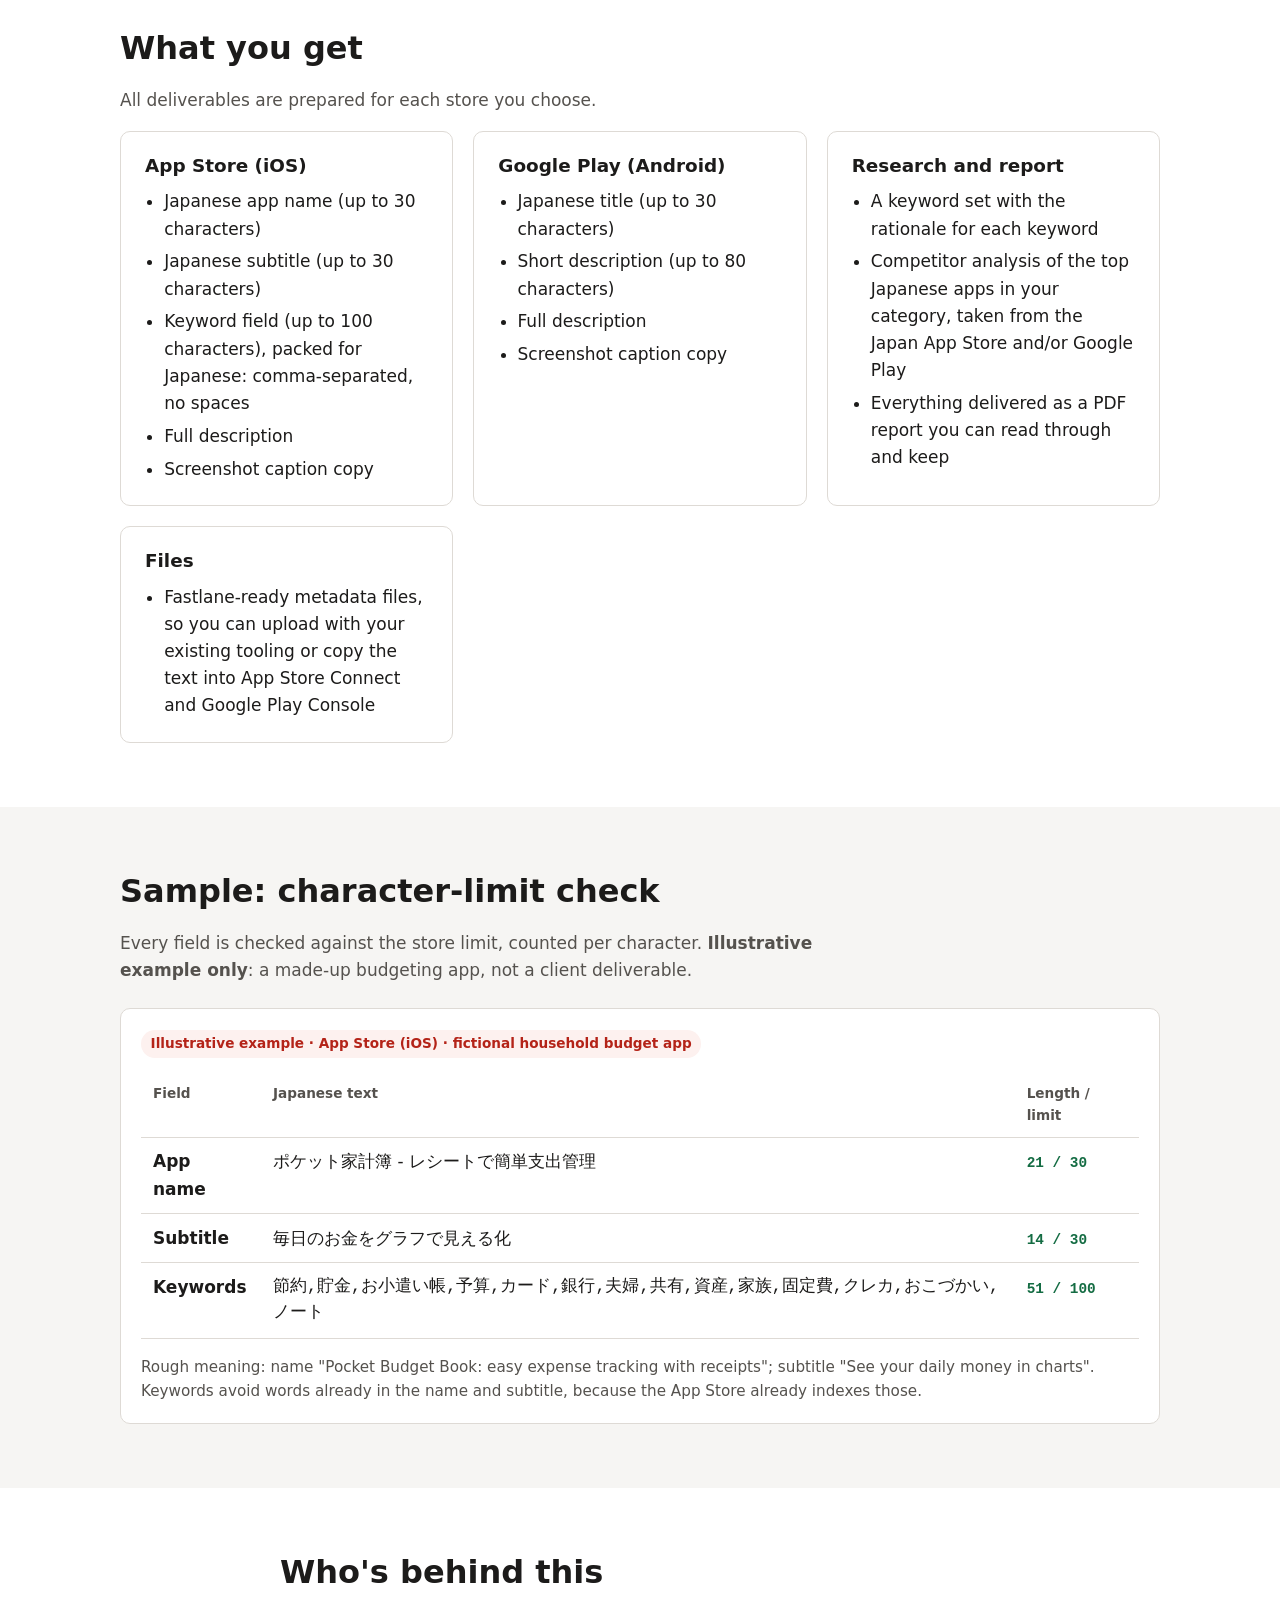
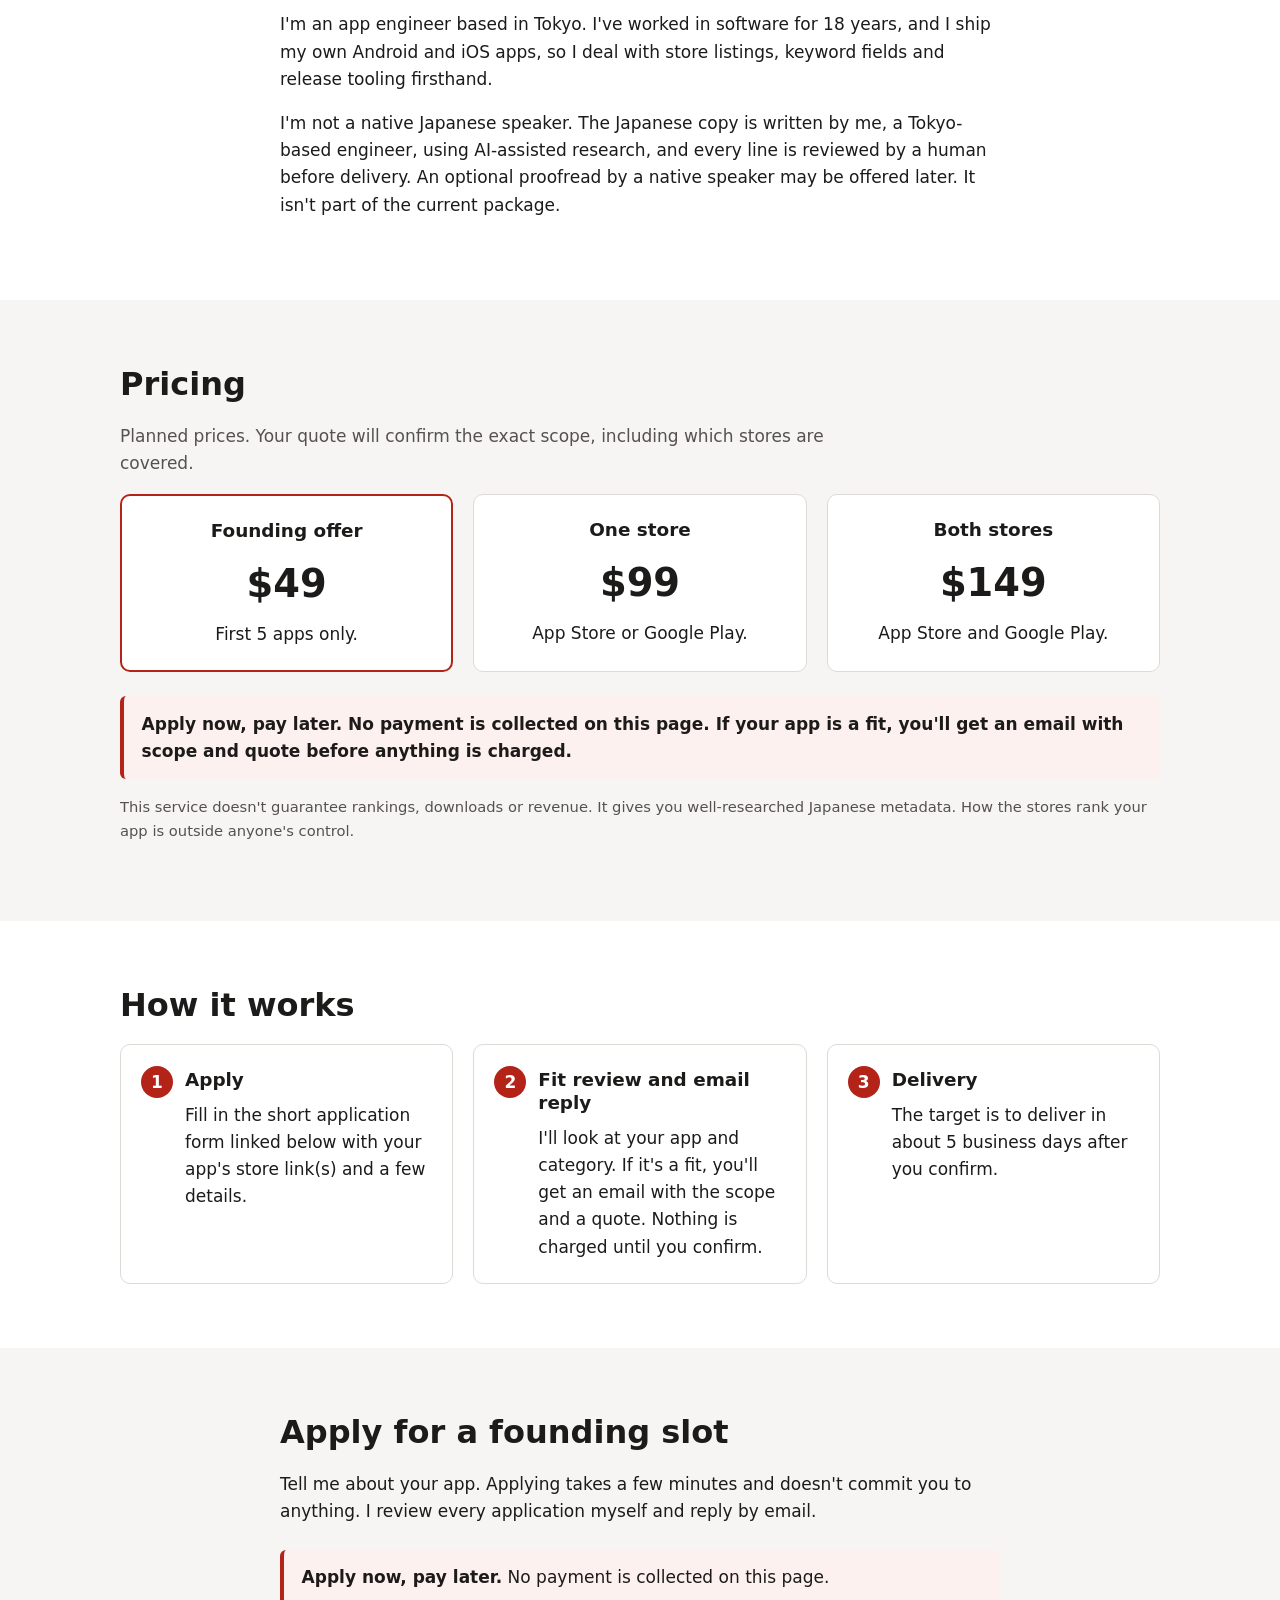
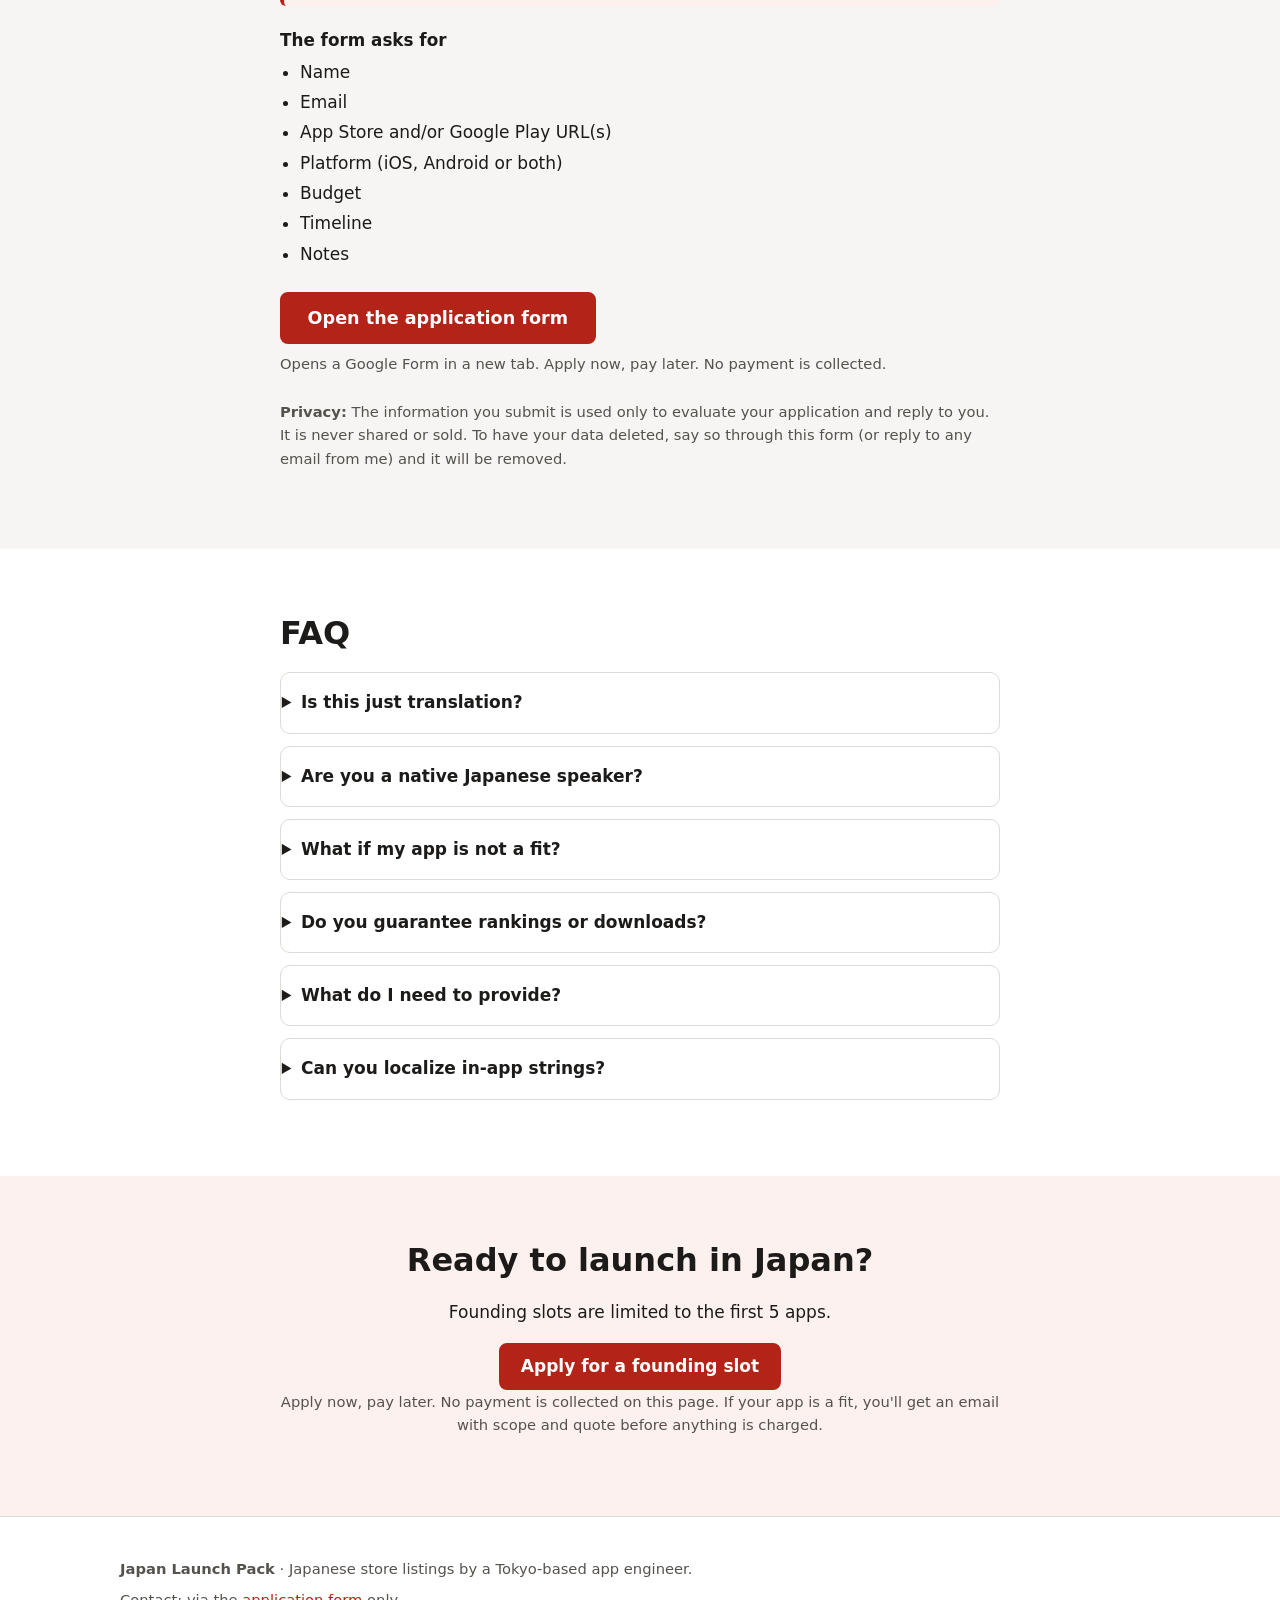
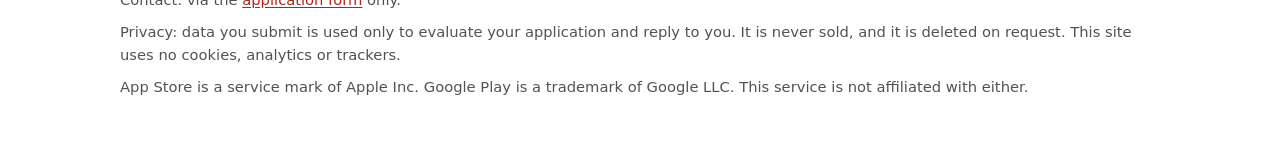
==== commit fc90c1e5: "Link Apply to Google Form application" ====
--- a/index.html
+++ b/index.html
@@ -212,7 +212,7 @@
         <ol class="steps">
           <li>
             <h3>Apply</h3>
-            <p>Fill in the short form below with your app's store link(s) and a few details.</p>
+            <p>Fill in the short application form linked below with your app's store link(s) and a few details.</p>
           </li>
           <li>
             <h3>Fit review and email reply</h3>
@@ -233,86 +233,21 @@
         <p>Tell me about your app. Applying takes a few minutes and doesn't commit you to anything. I review every application myself and reply by email.</p>
         <p class="notice"><strong>Apply now, pay later.</strong> No payment is collected on this page.</p>
 
-        <p id="form-closed" class="form-closed" hidden>Applications open in a few days. The form is shown so you can see what will be asked.</p>
-
-        <form id="apply-form" class="apply-form" novalidate>
-          <div class="field">
-            <label for="f-name">Name <span class="optional">(optional)</span></label>
-            <input id="f-name" name="name" type="text" autocomplete="name" maxlength="200">
-          </div>
-
-          <div class="field">
-            <label for="f-email">Email <span class="req" aria-hidden="true">*</span></label>
-            <input id="f-email" name="email" type="email" autocomplete="email" required maxlength="254" aria-describedby="f-email-err">
-            <p class="error" id="f-email-err" aria-live="polite"></p>
-          </div>
-
-          <div class="field">
-            <label for="f-urls">App Store and/or Google Play URL(s) <span class="req" aria-hidden="true">*</span></label>
-            <textarea id="f-urls" name="urls" rows="3" required maxlength="2000" aria-describedby="f-urls-hint f-urls-err"></textarea>
-            <p class="hint" id="f-urls-hint">One per line. If your app isn't live yet, write "not live" and describe it in the notes.</p>
-            <p class="error" id="f-urls-err" aria-live="polite"></p>
-          </div>
-
-          <fieldset class="field">
-            <legend>Platform</legend>
-            <div class="radio-row">
-              <label><input type="radio" name="platform" value="iOS"> iOS</label>
-              <label><input type="radio" name="platform" value="Android"> Android</label>
-              <label><input type="radio" name="platform" value="Both" checked> Both</label>
-            </div>
-          </fieldset>
-
-          <div class="field-row">
-            <div class="field">
-              <label for="f-budget">Budget</label>
-              <select id="f-budget" name="budget">
-                <option value="$49 founding">$49 founding</option>
-                <option value="$99">$99 (one store)</option>
-                <option value="$149">$149 (both stores)</option>
-                <option value="Not sure" selected>Not sure</option>
-              </select>
-            </div>
-            <div class="field">
-              <label for="f-timeline">Timeline</label>
-              <select id="f-timeline" name="timeline">
-                <option value="ASAP">ASAP</option>
-                <option value="Within 1 month">Within 1 month</option>
-                <option value="1–3 months">1–3 months</option>
-                <option value="Just exploring" selected>Just exploring</option>
-              </select>
-            </div>
-          </div>
-
-          <div class="field">
-            <label for="f-notes">Notes <span class="optional">(optional)</span></label>
-            <textarea id="f-notes" name="notes" rows="4" maxlength="4000" aria-describedby="f-notes-hint"></textarea>
-            <p class="hint" id="f-notes-hint">Anything useful: your category, target users, current markets, questions.</p>
-          </div>
-
-          <!-- Honeypot: humans never see or fill this. -->
-          <div class="hp" aria-hidden="true">
-            <label for="f-website">Website</label>
-            <input id="f-website" name="website" type="text" tabindex="-1" autocomplete="off">
-          </div>
-
-          <div class="field">
-            <label class="check">
-              <input id="f-consent" name="consent" type="checkbox" required aria-describedby="f-consent-err">
-              <span>I agree that the information I submit is used only to evaluate my application and reply to me. <span class="req" aria-hidden="true">*</span></span>
-            </label>
-            <p class="error" id="f-consent-err" aria-live="polite"></p>
-          </div>
-
-          <button type="submit" class="btn" id="f-submit">Apply for a founding slot</button>
-          <p class="small">Apply now, pay later. If your app is a fit, you'll get an email with scope and quote before anything is charged.</p>
-          <p id="form-status" class="form-status" role="status" aria-live="polite"></p>
-        </form>
-
-        <div id="form-success" class="form-success" tabindex="-1" hidden>
-          <h3>Thanks, your application was sent.</h3>
-          <p>I'll review it and reply by email. Nothing is charged unless you confirm a quote.</p>
-        </div>
+        <h3 class="apply-list-title">The form asks for</h3>
+        <ul class="apply-list">
+          <li>Name</li>
+          <li>Email</li>
+          <li>App Store and/or Google Play URL(s)</li>
+          <li>Platform (iOS, Android or both)</li>
+          <li>Budget</li>
+          <li>Timeline</li>
+          <li>Notes</li>
+        </ul>
+
+        <p class="apply-cta">
+          <a class="btn btn-large" id="apply-link" href="https://docs.google.com/forms/d/e/1FAIpQLSftcUkIlofMP_NtJVKl1Jk8DL24kp_YEDQALZfLrQZwAL8MDA/viewform" target="_blank" rel="noopener noreferrer" aria-describedby="apply-link-note">Open the application form</a>
+        </p>
+        <p class="small" id="apply-link-note">Opens a Google Form in a new tab. Apply now, pay later. No payment is collected.</p>
 
         <p class="small privacy"><strong>Privacy:</strong> The information you submit is used only to evaluate your application and reply to you. It is never shared or sold. To have your data deleted, say so through this form (or reply to any email from me) and it will be removed.</p>
       </div>
--- a/assets/style.css
+++ b/assets/style.css
@@ -209,39 +209,12 @@
 }
 .steps p:last-child { margin-bottom: 0; }
 
-/* Form */
-.apply-form { margin-top: 1.5rem; }
-.field { margin: 0 0 1.25rem; border: 0; padding: 0; min-width: 0; }
-.field-row { display: grid; gap: 0 1.25rem; grid-template-columns: repeat(auto-fit, minmax(220px, 1fr)); }
-.field > label, legend { display: block; font-weight: 600; margin-bottom: 0.35rem; padding: 0; }
-input[type="text"], input[type="email"], textarea, select {
-  width: 100%; font: inherit; color: var(--text); background: var(--bg);
-  border: 1px solid var(--border); border-radius: 8px; padding: 0.6rem 0.75rem;
-}
-textarea { resize: vertical; }
-input:focus, textarea:focus, select:focus { border-color: var(--accent); }
-[aria-invalid="true"] { border-color: var(--error) !important; }
-.radio-row { display: flex; gap: 1.25rem; flex-wrap: wrap; }
-.radio-row label { display: inline-flex; align-items: center; gap: 0.4rem; font-weight: 400; }
-.check { display: flex; gap: 0.6rem; align-items: flex-start; font-weight: 400 !important; }
-.check input { margin-top: 0.35rem; width: 1.1rem; height: 1.1rem; flex: none; }
-.hint { font-size: 0.9rem; color: var(--muted); margin: 0.35rem 0 0; }
-.error { font-size: 0.9rem; color: var(--error); margin: 0.35rem 0 0; min-height: 0; }
-.error:empty { display: none; }
-.req { color: var(--error); }
-.optional { font-weight: 400; color: var(--muted); font-size: 0.92rem; }
-.hp { position: absolute; left: -10000px; width: 1px; height: 1px; overflow: hidden; }
-.form-closed {
-  background: var(--bg); border: 1px dashed var(--accent);
-  padding: 0.9rem 1.1rem; border-radius: 8px; font-weight: 600;
-}
-.form-status { margin-top: 0.75rem; font-weight: 600; }
-.form-status.is-error { color: var(--error); }
-.form-success {
-  margin-top: 1.5rem; padding: 1.25rem 1.5rem;
-  border: 2px solid var(--ok); border-radius: var(--radius); background: var(--bg);
-}
-.form-success:focus { outline: none; }
+/* Apply */
+.apply-list-title { font-size: 1.05rem; margin: 1.5rem 0 0.5rem; }
+.apply-list { margin: 0 0 1.5rem; padding-left: 1.25rem; }
+.apply-list li { margin: 0.2rem 0; }
+.apply-cta { margin: 0 0 0.5rem; }
+.btn-large { padding: 0.85rem 1.6rem; font-size: 1.1rem; }
 .privacy { margin-top: 1.5rem; }
 
 /* FAQ */
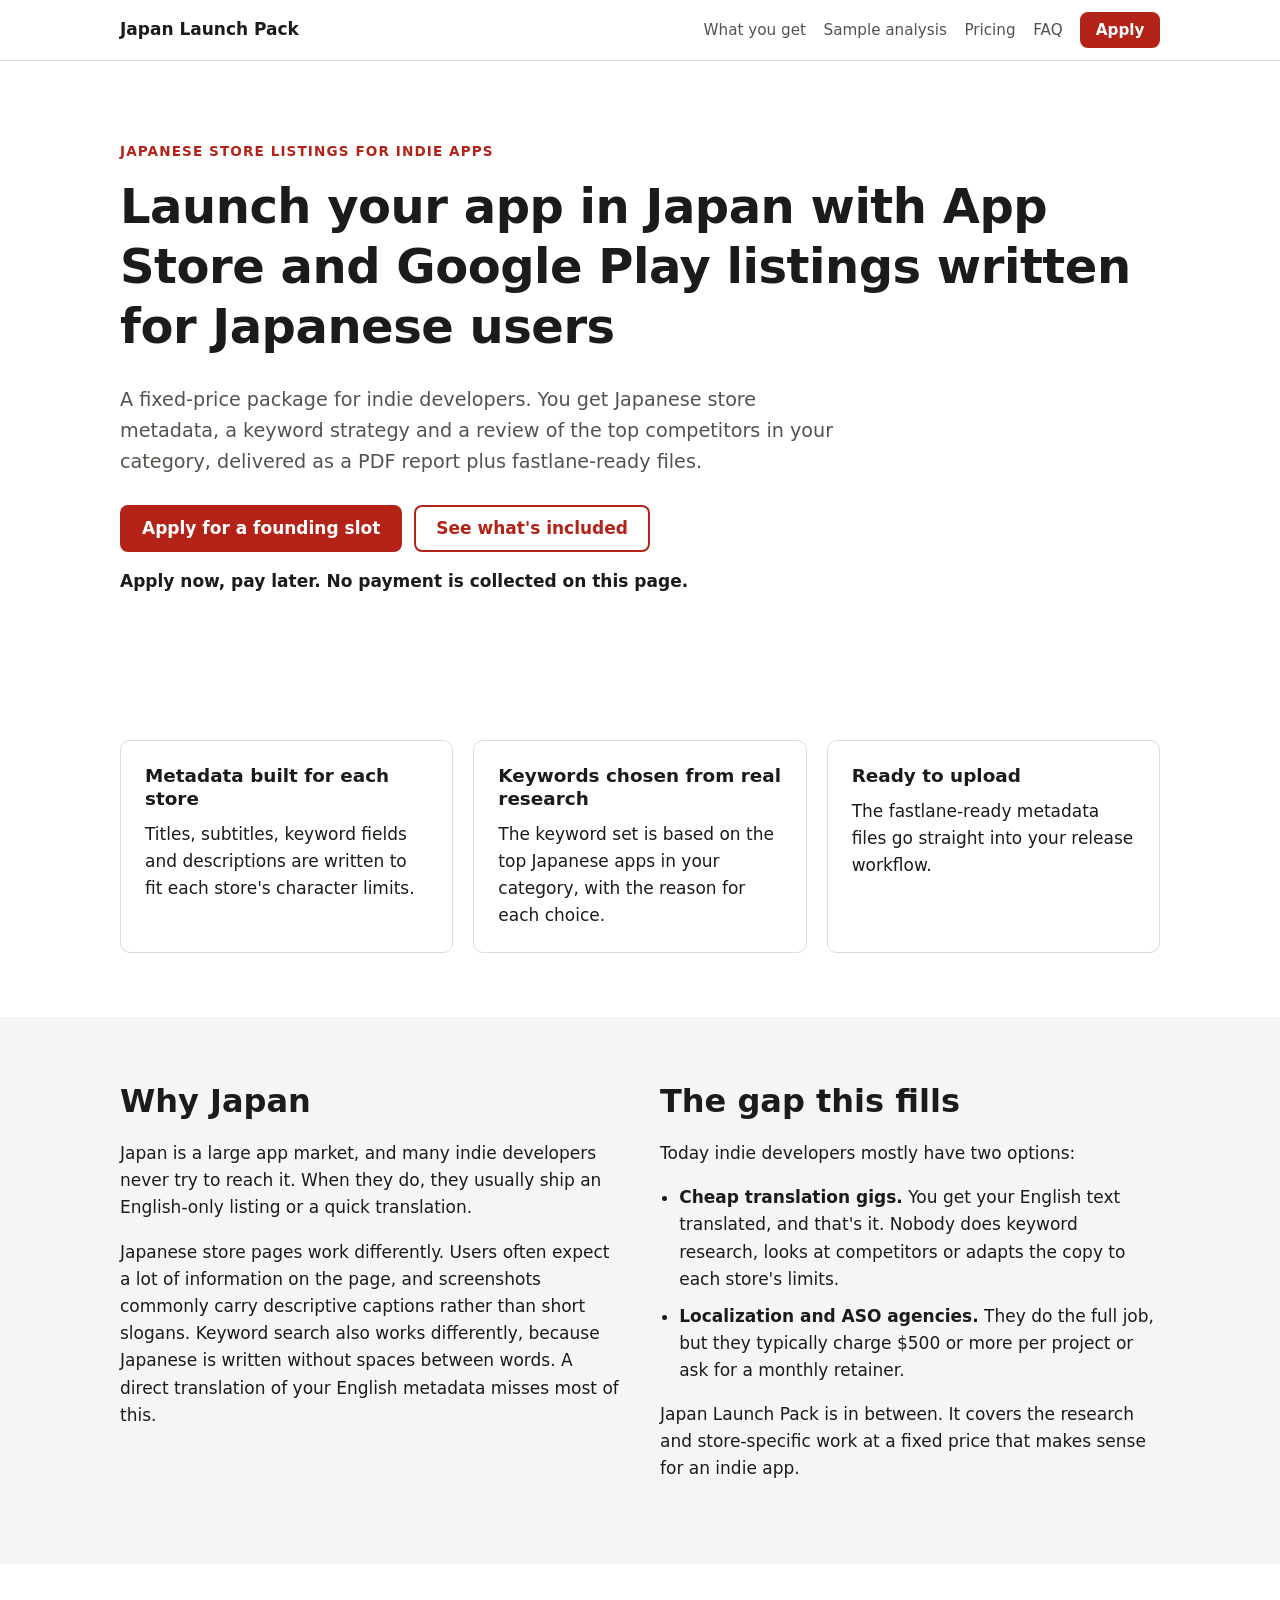
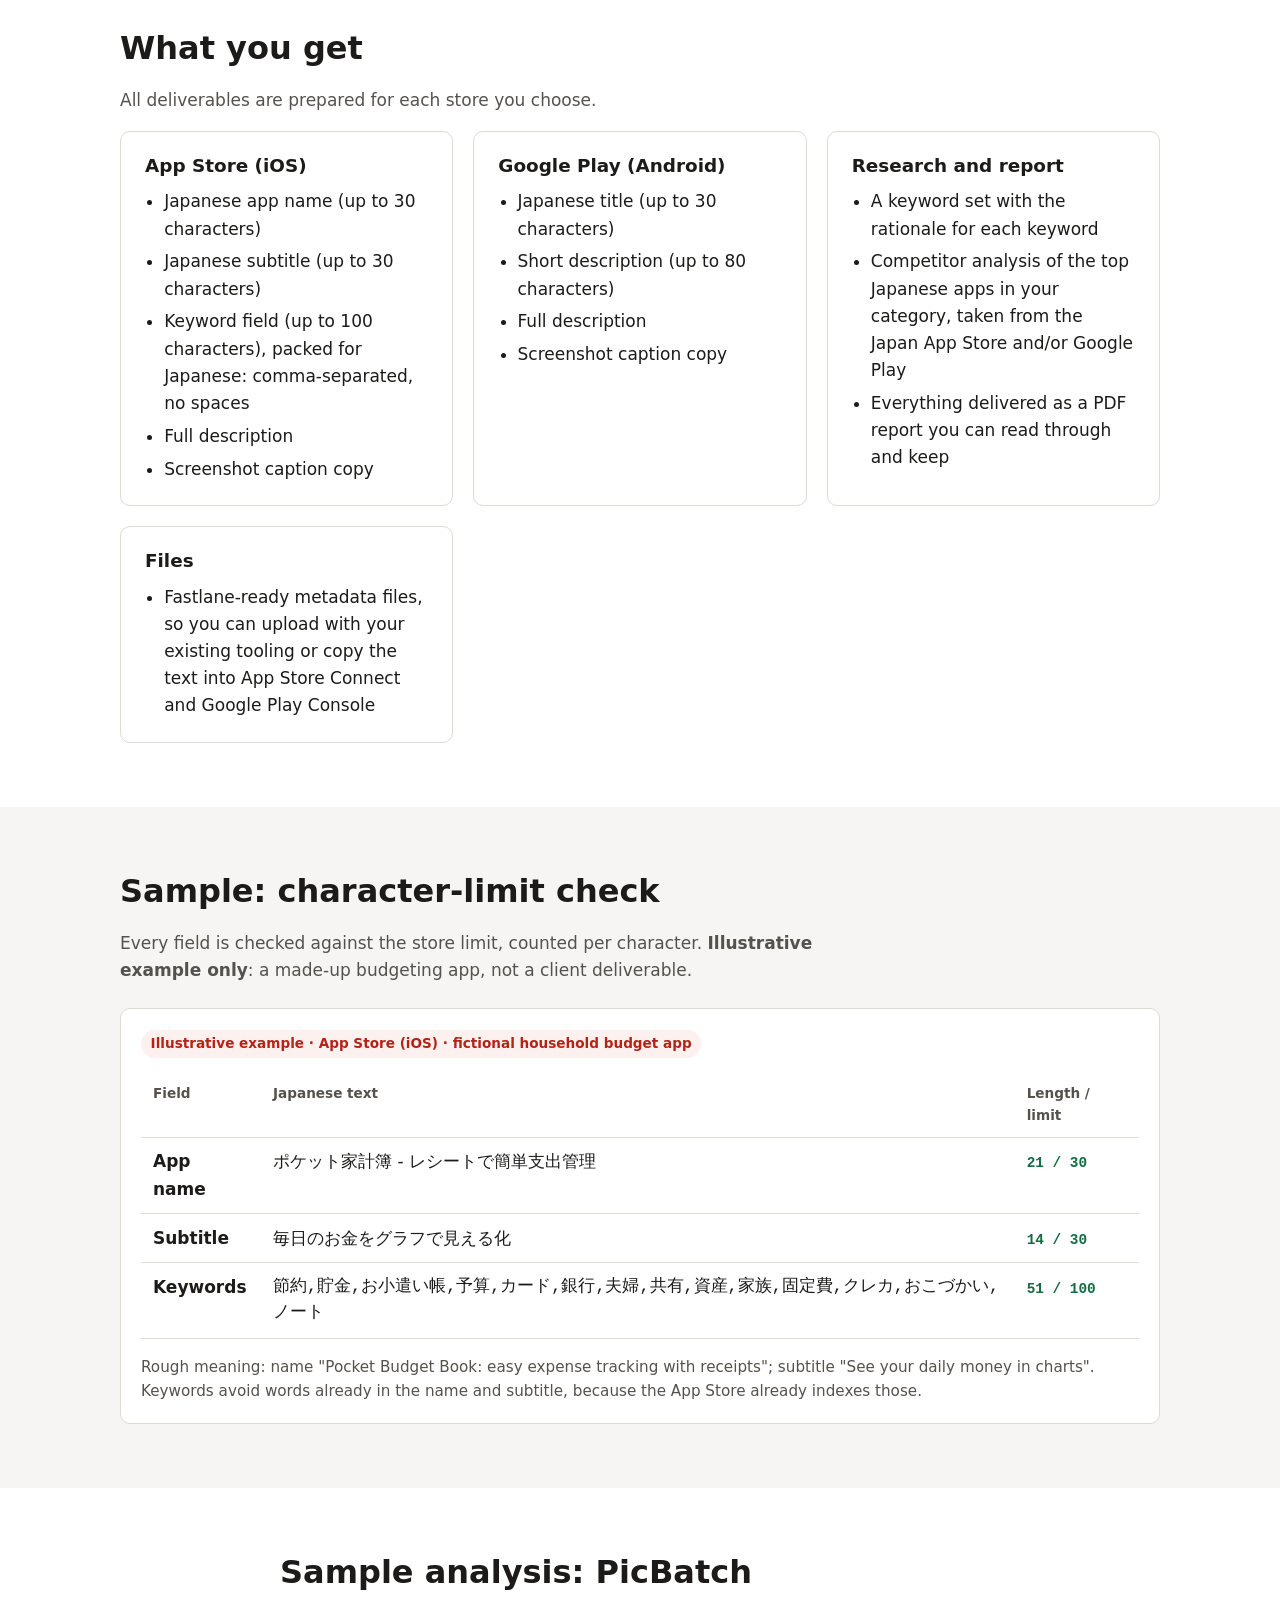
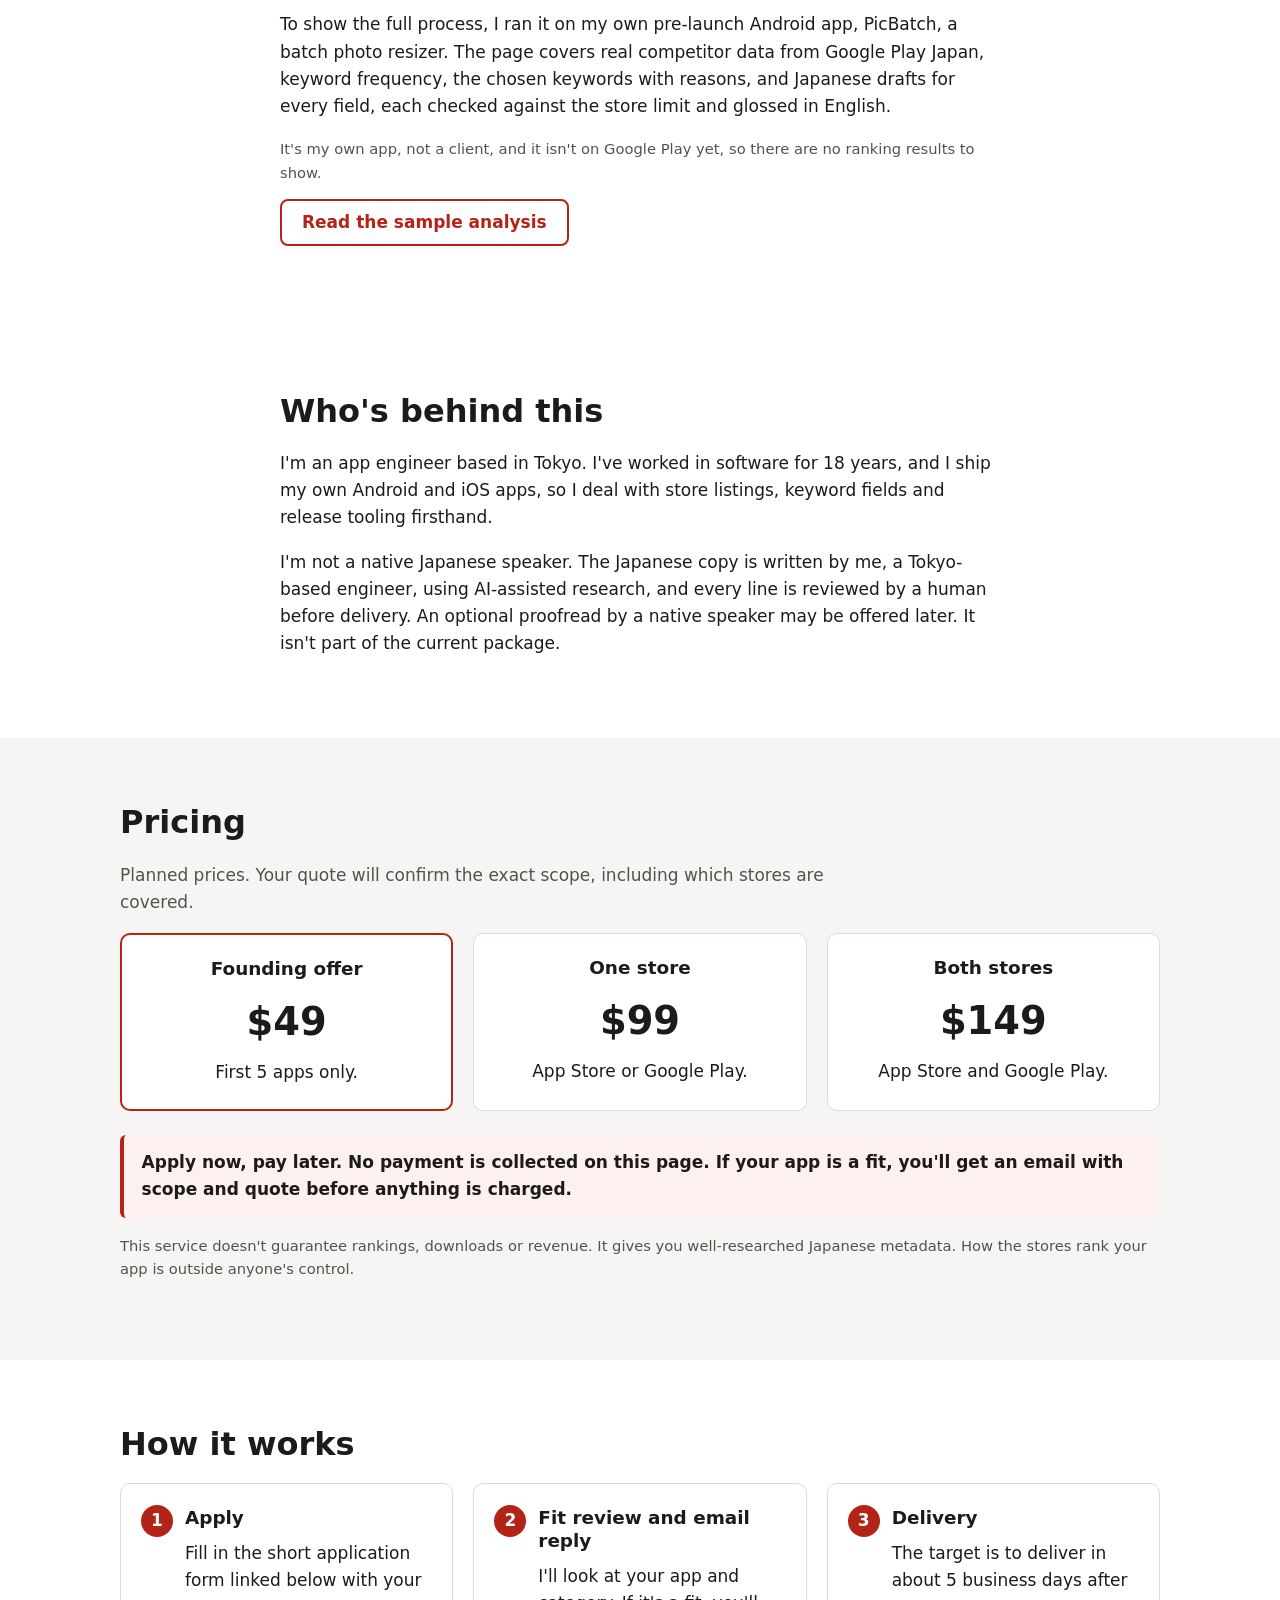
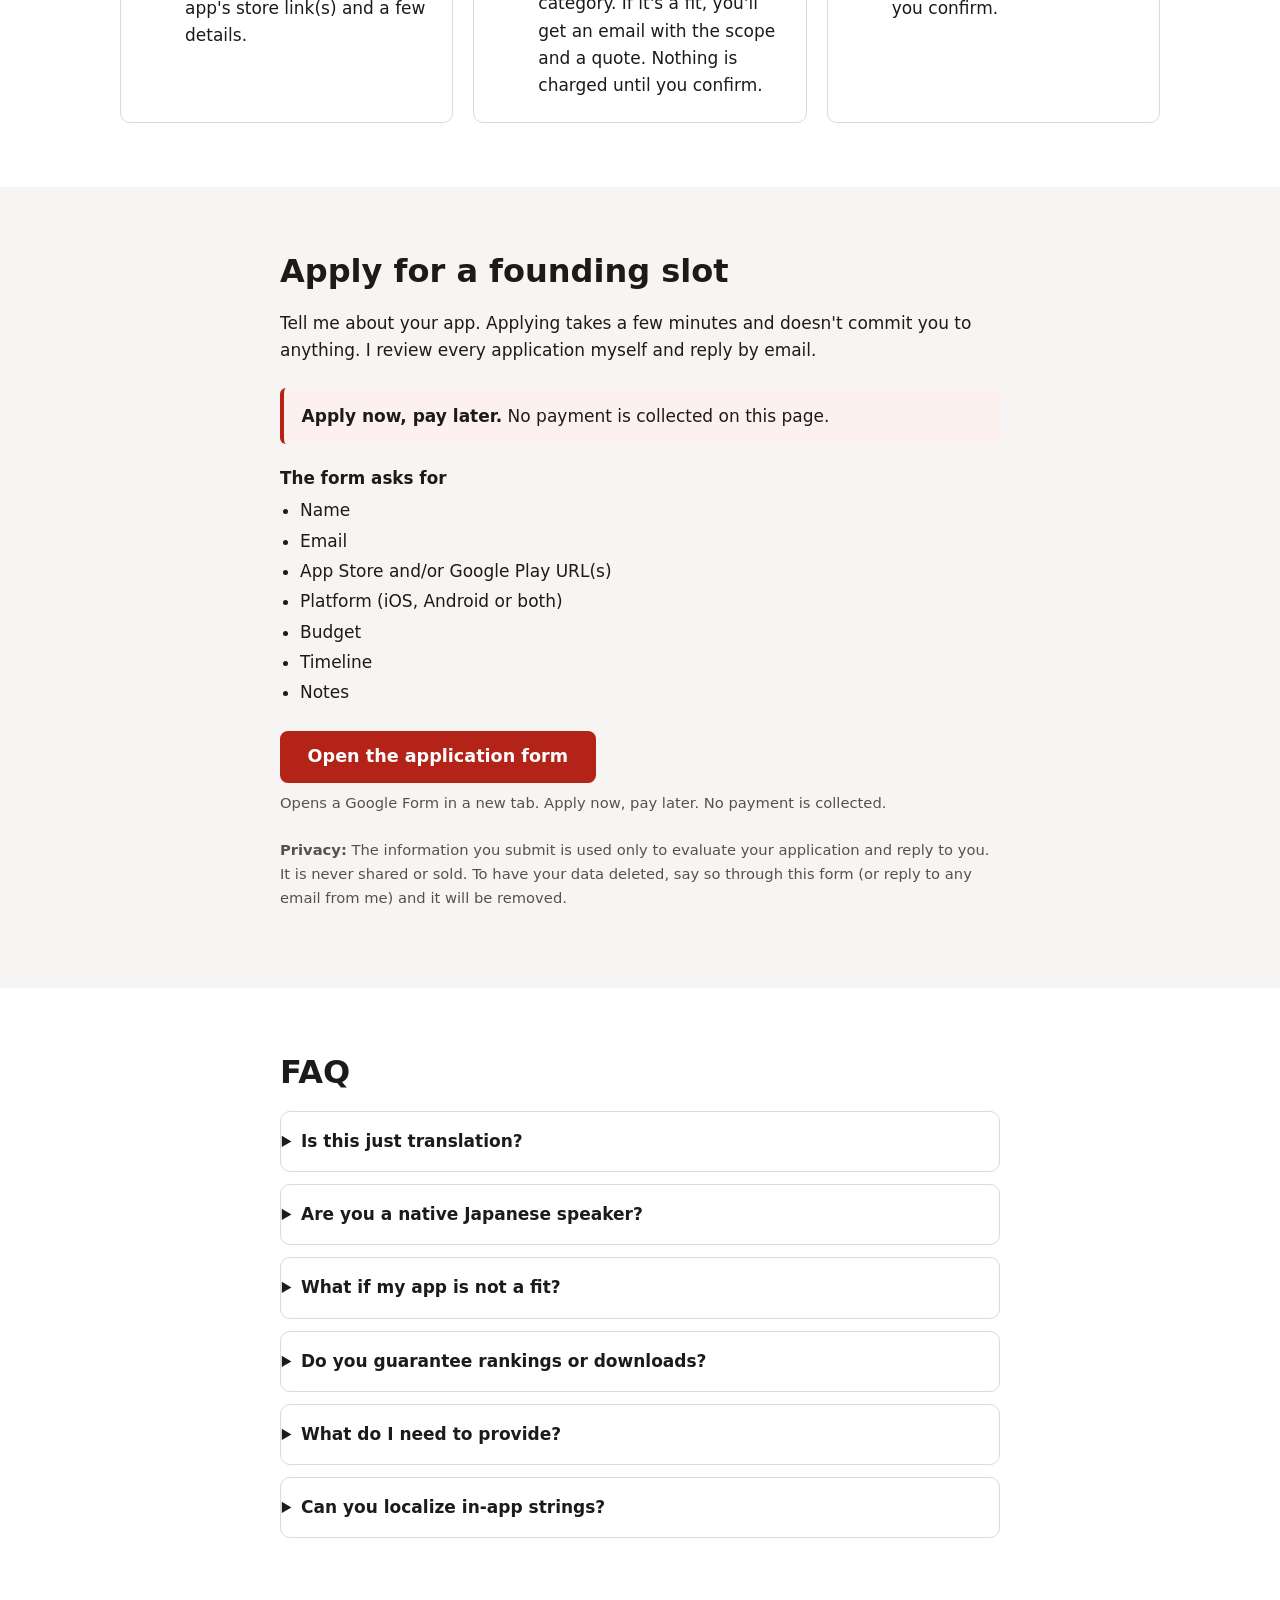
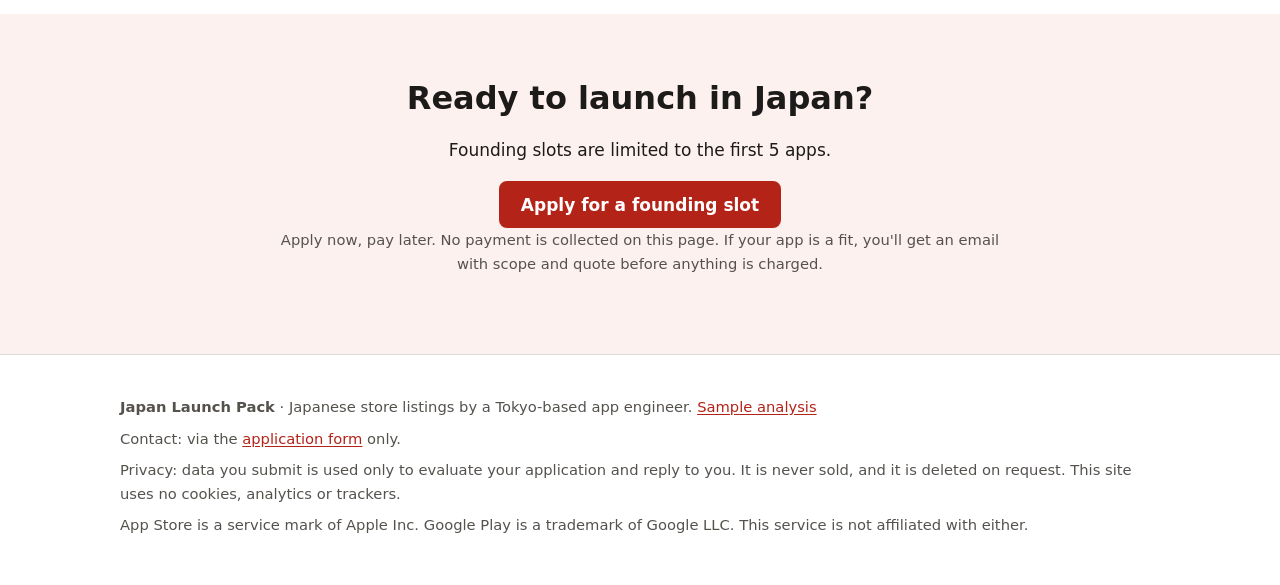
==== commit 314c1de9: "Add PicBatch Japan listing case study" ====
--- a/index.html
+++ b/index.html
@@ -26,6 +26,7 @@
       <nav aria-label="Primary">
         <ul class="nav-list">
           <li><a href="#deliverables">What you get</a></li>
+          <li><a href="case-study-picbatch.html">Sample analysis</a></li>
           <li><a href="#pricing">Pricing</a></li>
           <li><a href="#faq">FAQ</a></li>
           <li><a class="btn btn-small" href="#apply">Apply</a></li>
@@ -167,6 +168,16 @@
       </div>
     </section>
 
+    <!-- Sample analysis (case study) -->
+    <section class="section" id="sample-analysis" aria-labelledby="sample-analysis-title">
+      <div class="container narrow">
+        <h2 id="sample-analysis-title">Sample analysis: PicBatch</h2>
+        <p>To show the full process, I ran it on my own pre-launch Android app, PicBatch, a batch photo resizer. The page covers real competitor data from Google Play Japan, keyword frequency, the chosen keywords with reasons, and Japanese drafts for every field, each checked against the store limit and glossed in English.</p>
+        <p class="small">It's my own app, not a client, and it isn't on Google Play yet, so there are no ranking results to show.</p>
+        <p><a class="btn btn-ghost" href="case-study-picbatch.html">Read the sample analysis</a></p>
+      </div>
+    </section>
+
     <!-- About -->
     <section class="section" id="about" aria-labelledby="about-title">
       <div class="container narrow">
@@ -297,7 +308,7 @@
 
   <footer class="site-footer">
     <div class="container">
-      <p><strong>Japan Launch Pack</strong> &middot; Japanese store listings by a Tokyo-based app engineer.</p>
+      <p><strong>Japan Launch Pack</strong> &middot; Japanese store listings by a Tokyo-based app engineer. <a href="case-study-picbatch.html">Sample analysis</a></p>
       <p>Contact: via the <a href="#apply">application form</a> only.</p>
       <p>Privacy: data you submit is used only to evaluate your application and reply to you. It is never sold, and it is deleted on request. This site uses no cookies, analytics or trackers.</p>
       <p>App Store is a service mark of Apple Inc. Google Play is a trademark of Google LLC. This service is not affiliated with either.</p>
--- a/assets/style.css
+++ b/assets/style.css
@@ -179,6 +179,24 @@
 .count.over { color: var(--error); }
 .sample-note { color: var(--muted); font-size: 0.95rem; margin: 1rem 0 0; }
 
+/* Case study */
+.hero-compact { padding: 3.5rem 0 2.5rem; }
+.hero-compact h1 { font-size: clamp(1.7rem, 3.5vw, 2.4rem); }
+.subhead { margin-top: 2rem; }
+.table-scroll { overflow-x: auto; margin: 1rem 0; }
+.data-table td, .data-table th { font-size: 0.95rem; }
+.data-table tbody th { font-weight: 600; }
+.gloss { color: var(--muted); font-size: 0.95rem; }
+.draft-pair {
+  display: grid; gap: 1.25rem; grid-template-columns: repeat(auto-fit, minmax(280px, 1fr));
+  background: var(--bg); border: 1px solid var(--border);
+  border-radius: var(--radius); padding: 1.25rem; margin: 1rem 0;
+}
+.draft-ja { white-space: pre-line; font-size: 1.05rem; }
+.draft-pair .gloss p:last-child { margin-bottom: 0; }
+.ios-compare { margin-top: 2rem; }
+.ios-compare .table-scroll { margin-top: 0; }
+
 /* Pricing */
 .price-card { text-align: center; }
 .price { font-size: 2.4rem; font-weight: 700; margin: 0.2rem 0 0.4rem; }
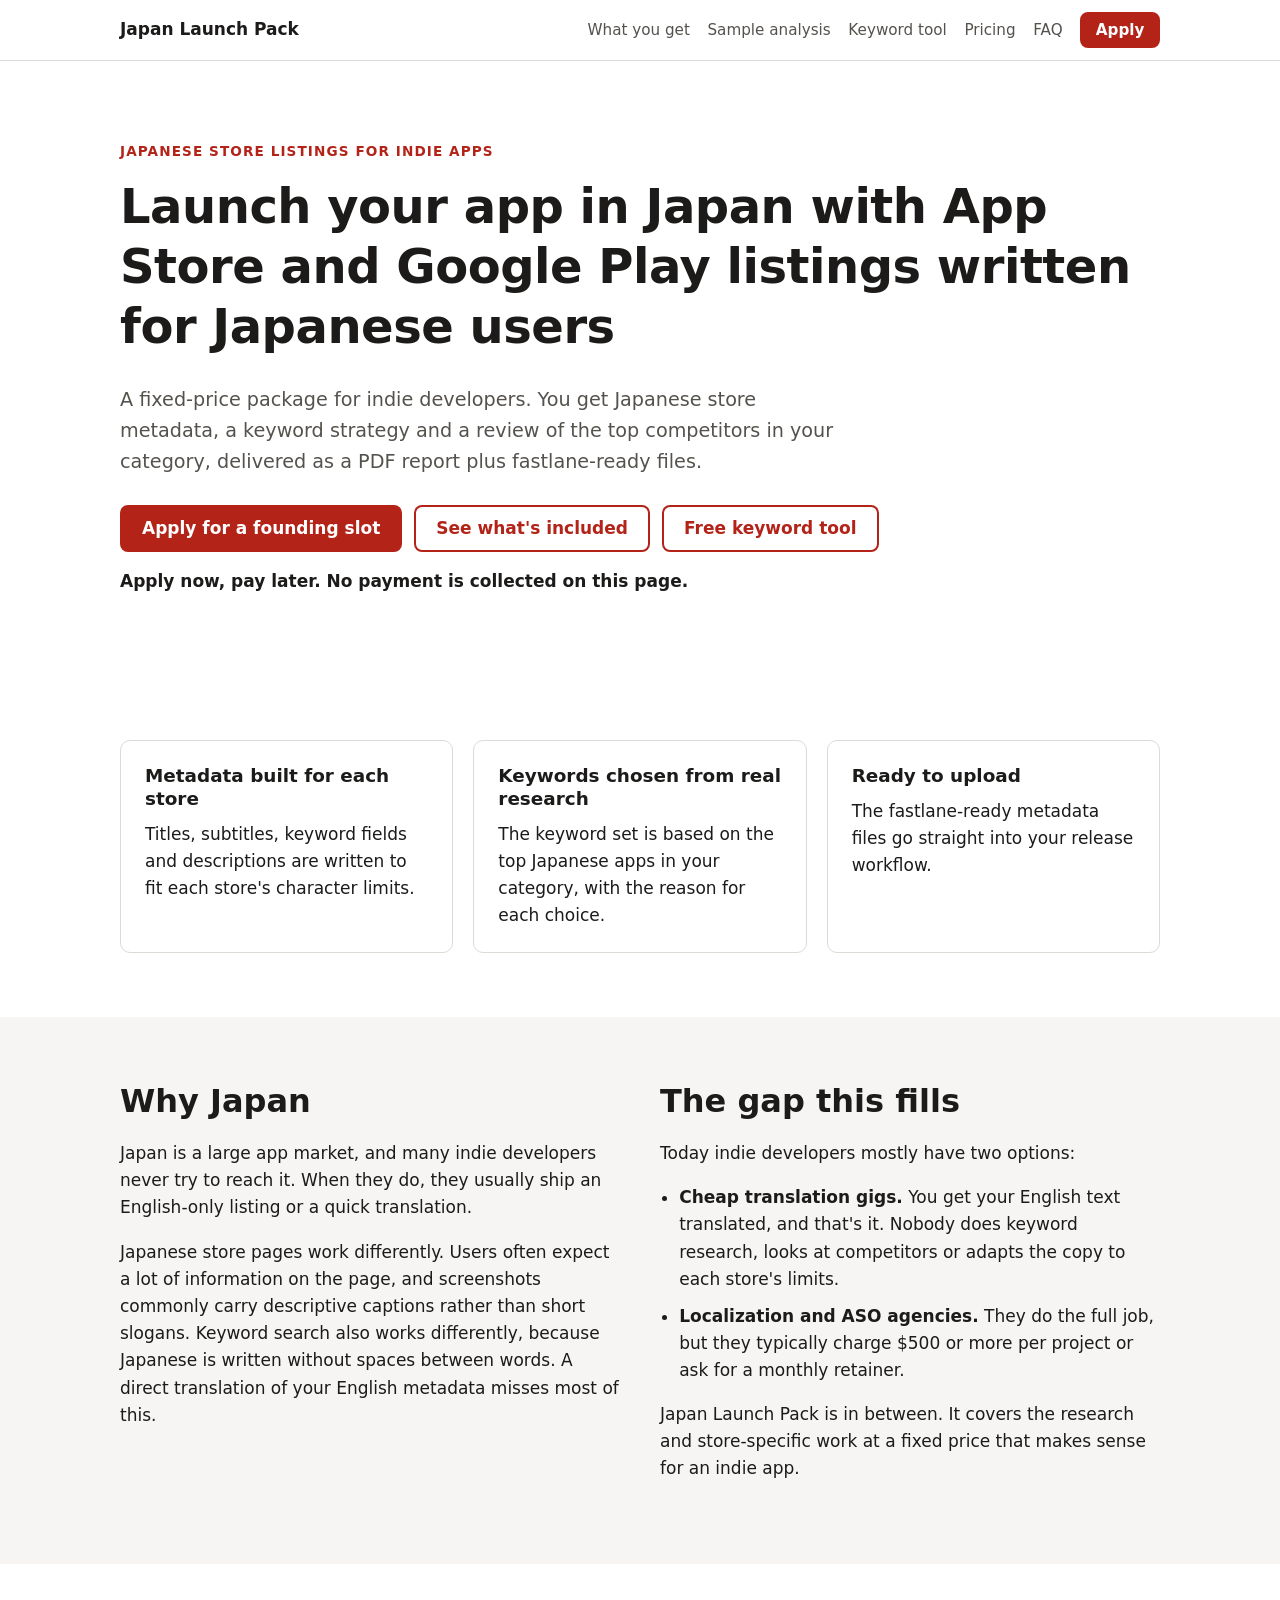
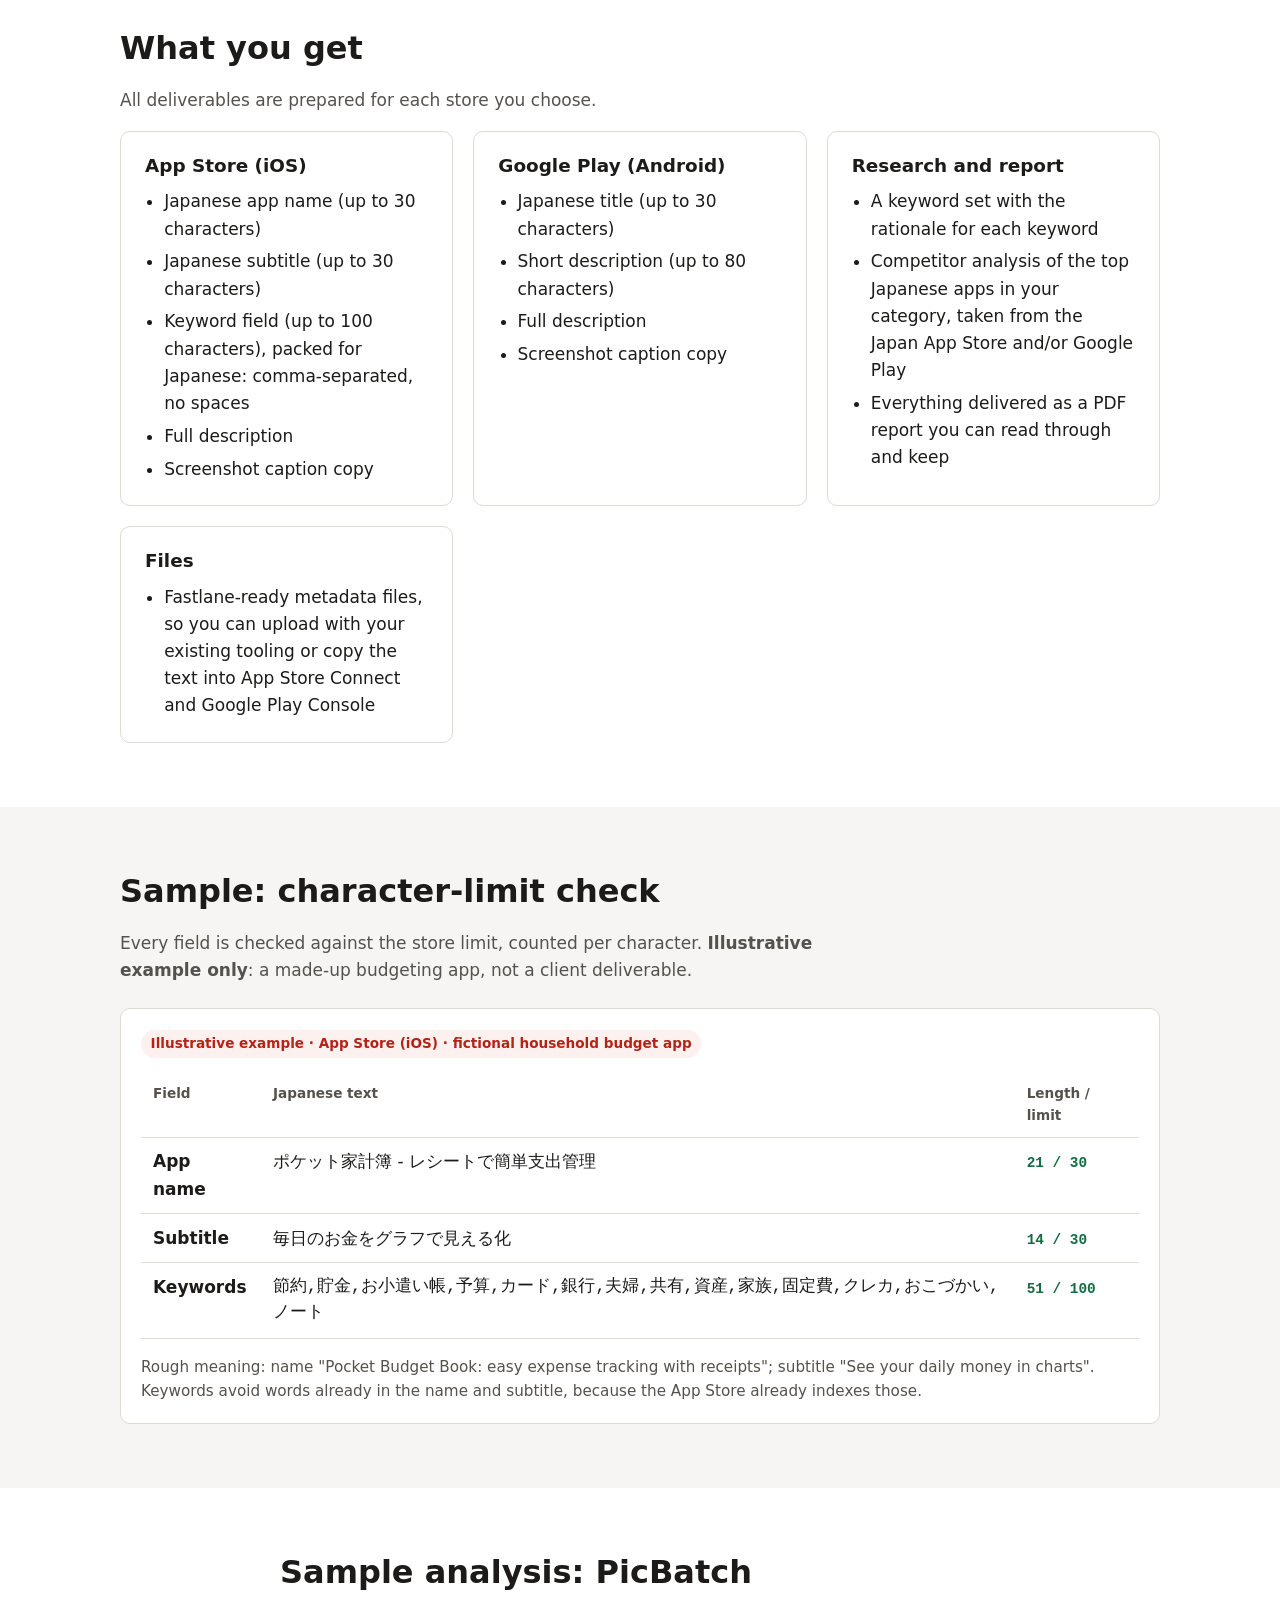
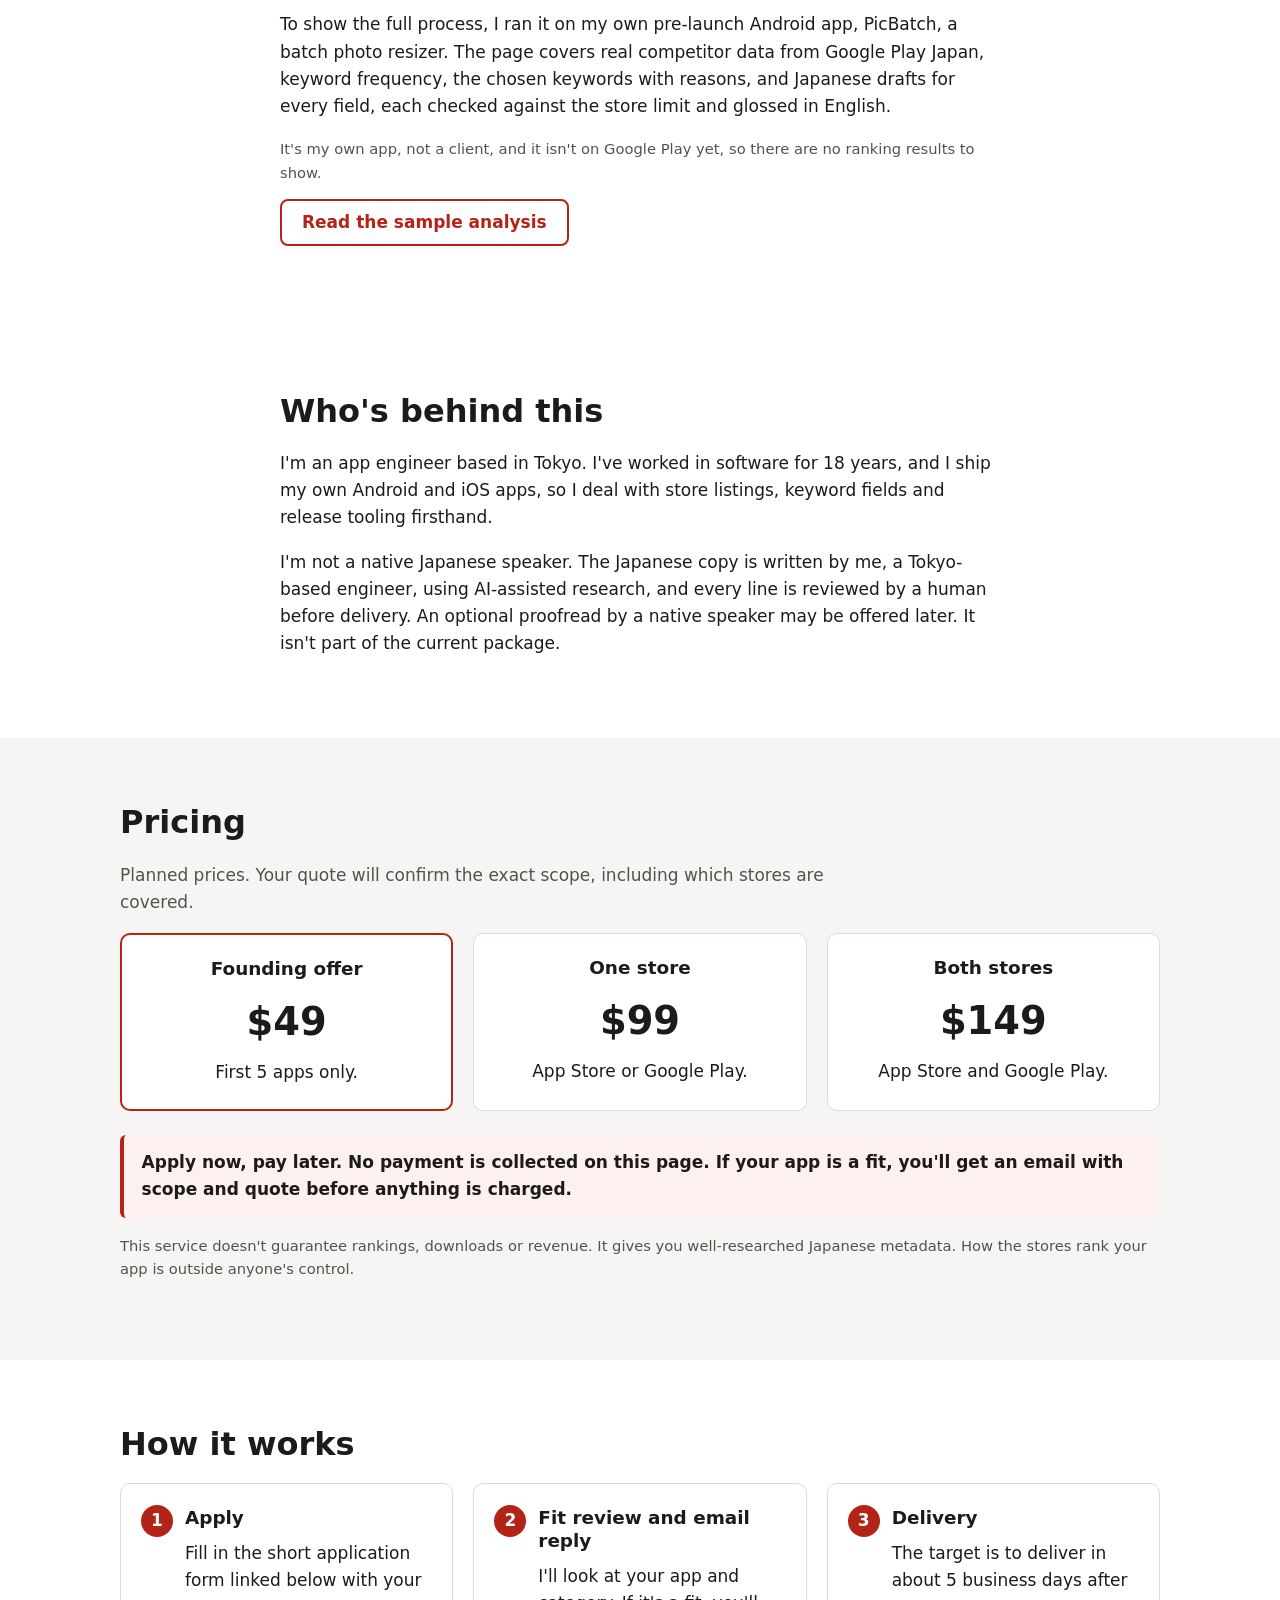
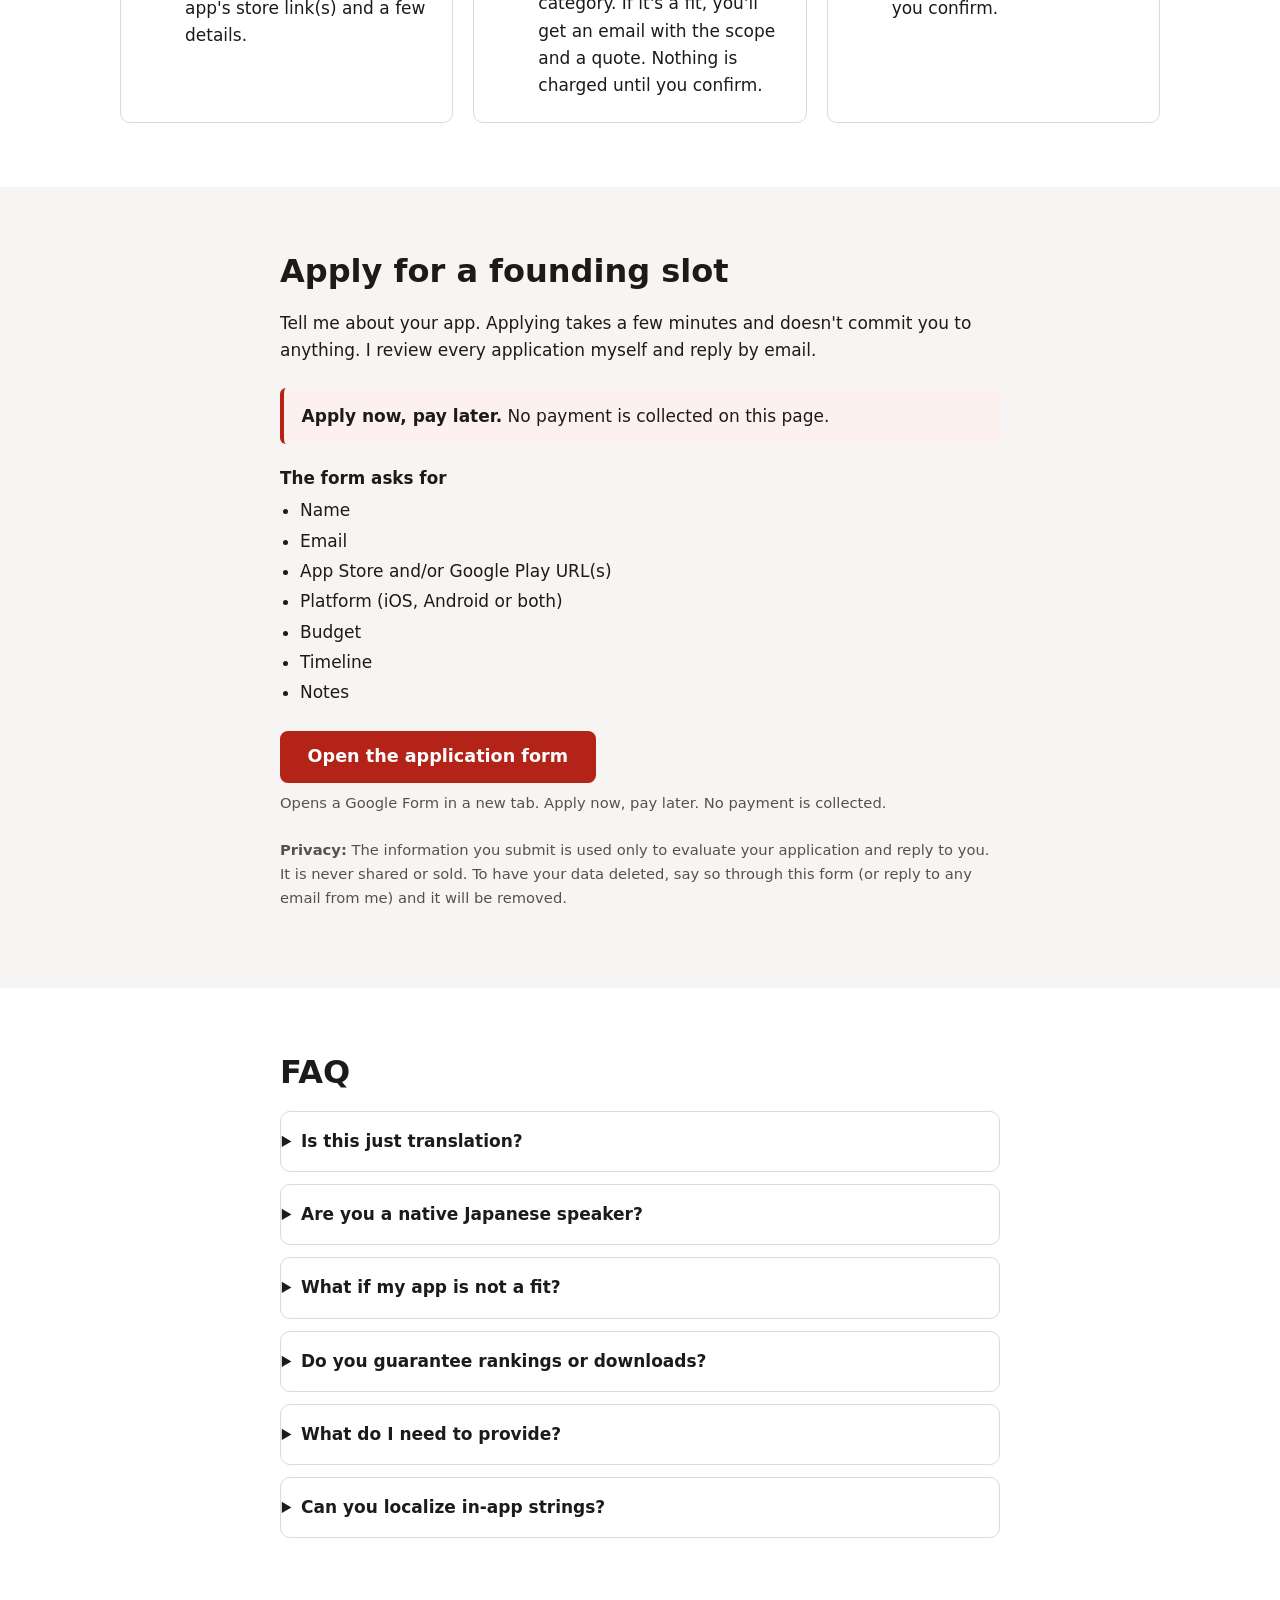
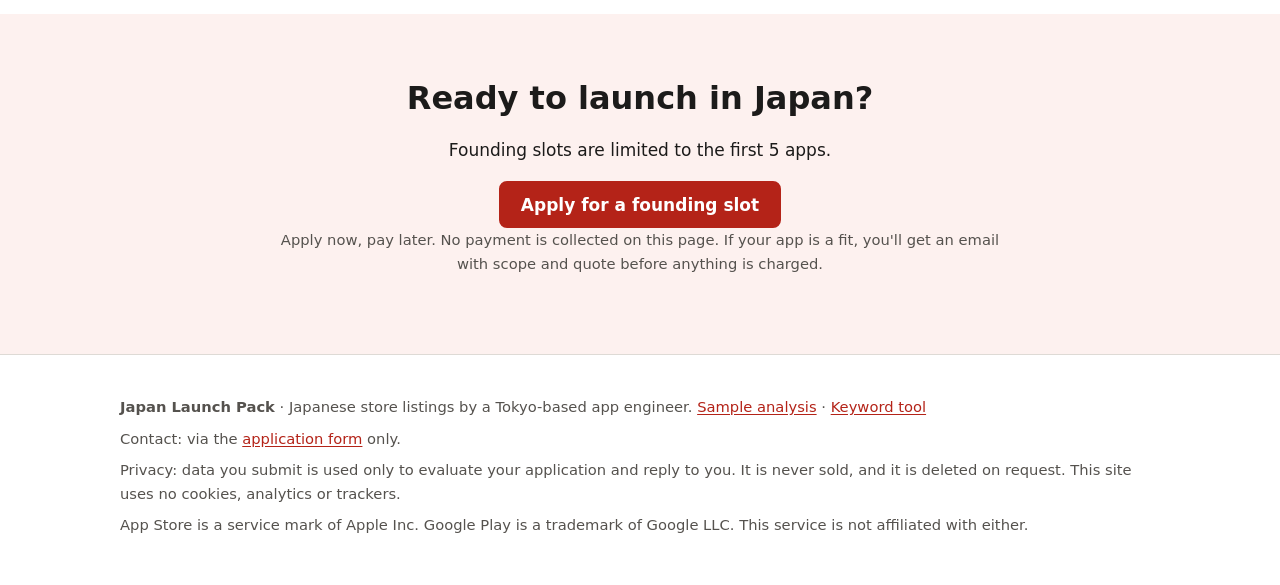
==== commit 1d7c2d3c: "Add free Japanese keyword field tool and cross-links" ====
--- a/index.html
+++ b/index.html
@@ -27,6 +27,7 @@
         <ul class="nav-list">
           <li><a href="#deliverables">What you get</a></li>
           <li><a href="case-study-picbatch.html">Sample analysis</a></li>
+          <li><a href="keyword-tool.html">Keyword tool</a></li>
           <li><a href="#pricing">Pricing</a></li>
           <li><a href="#faq">FAQ</a></li>
           <li><a class="btn btn-small" href="#apply">Apply</a></li>
@@ -45,6 +46,7 @@
         <div class="cta-row">
           <a class="btn" href="#apply">Apply for a founding slot</a>
           <a class="btn btn-ghost" href="#deliverables">See what's included</a>
+          <a class="btn btn-ghost" href="keyword-tool.html">Free keyword tool</a>
         </div>
         <p class="pay-later">Apply now, pay later. No payment is collected on this page.</p>
       </div>
@@ -308,7 +310,7 @@
 
   <footer class="site-footer">
     <div class="container">
-      <p><strong>Japan Launch Pack</strong> &middot; Japanese store listings by a Tokyo-based app engineer. <a href="case-study-picbatch.html">Sample analysis</a></p>
+      <p><strong>Japan Launch Pack</strong> &middot; Japanese store listings by a Tokyo-based app engineer. <a href="case-study-picbatch.html">Sample analysis</a> &middot; <a href="keyword-tool.html">Keyword tool</a></p>
       <p>Contact: via the <a href="#apply">application form</a> only.</p>
       <p>Privacy: data you submit is used only to evaluate your application and reply to you. It is never sold, and it is deleted on request. This site uses no cookies, analytics or trackers.</p>
       <p>App Store is a service mark of Apple Inc. Google Play is a trademark of Google LLC. This service is not affiliated with either.</p>
--- a/assets/style.css
+++ b/assets/style.css
@@ -260,3 +260,11 @@
   .nav-list { gap: 0.8rem; }
   .nav-list li:not(:last-child) { display: none; }
 }
+
+/* Keyword tool */
+.kt label { display: block; font-weight: 600; margin: 1rem 0 0.35rem; }
+.kt textarea, .kt input[type="text"] { width: 100%; box-sizing: border-box; font: inherit; padding: 0.6rem 0.7rem; border: 1px solid var(--border); border-radius: var(--radius); background: var(--bg); color: var(--text); }
+.kt-options label { font-weight: 400; margin: 0.4rem 0; }
+.kt-counter { font-family: var(--mono); font-size: 0.95rem; color: var(--ok); margin: 0.35rem 0 0; }
+.kt-counter.over { color: var(--error); font-weight: 700; }
+.kt-grid { display: grid; gap: 0 1.5rem; grid-template-columns: repeat(auto-fit, minmax(260px, 1fr)); }
